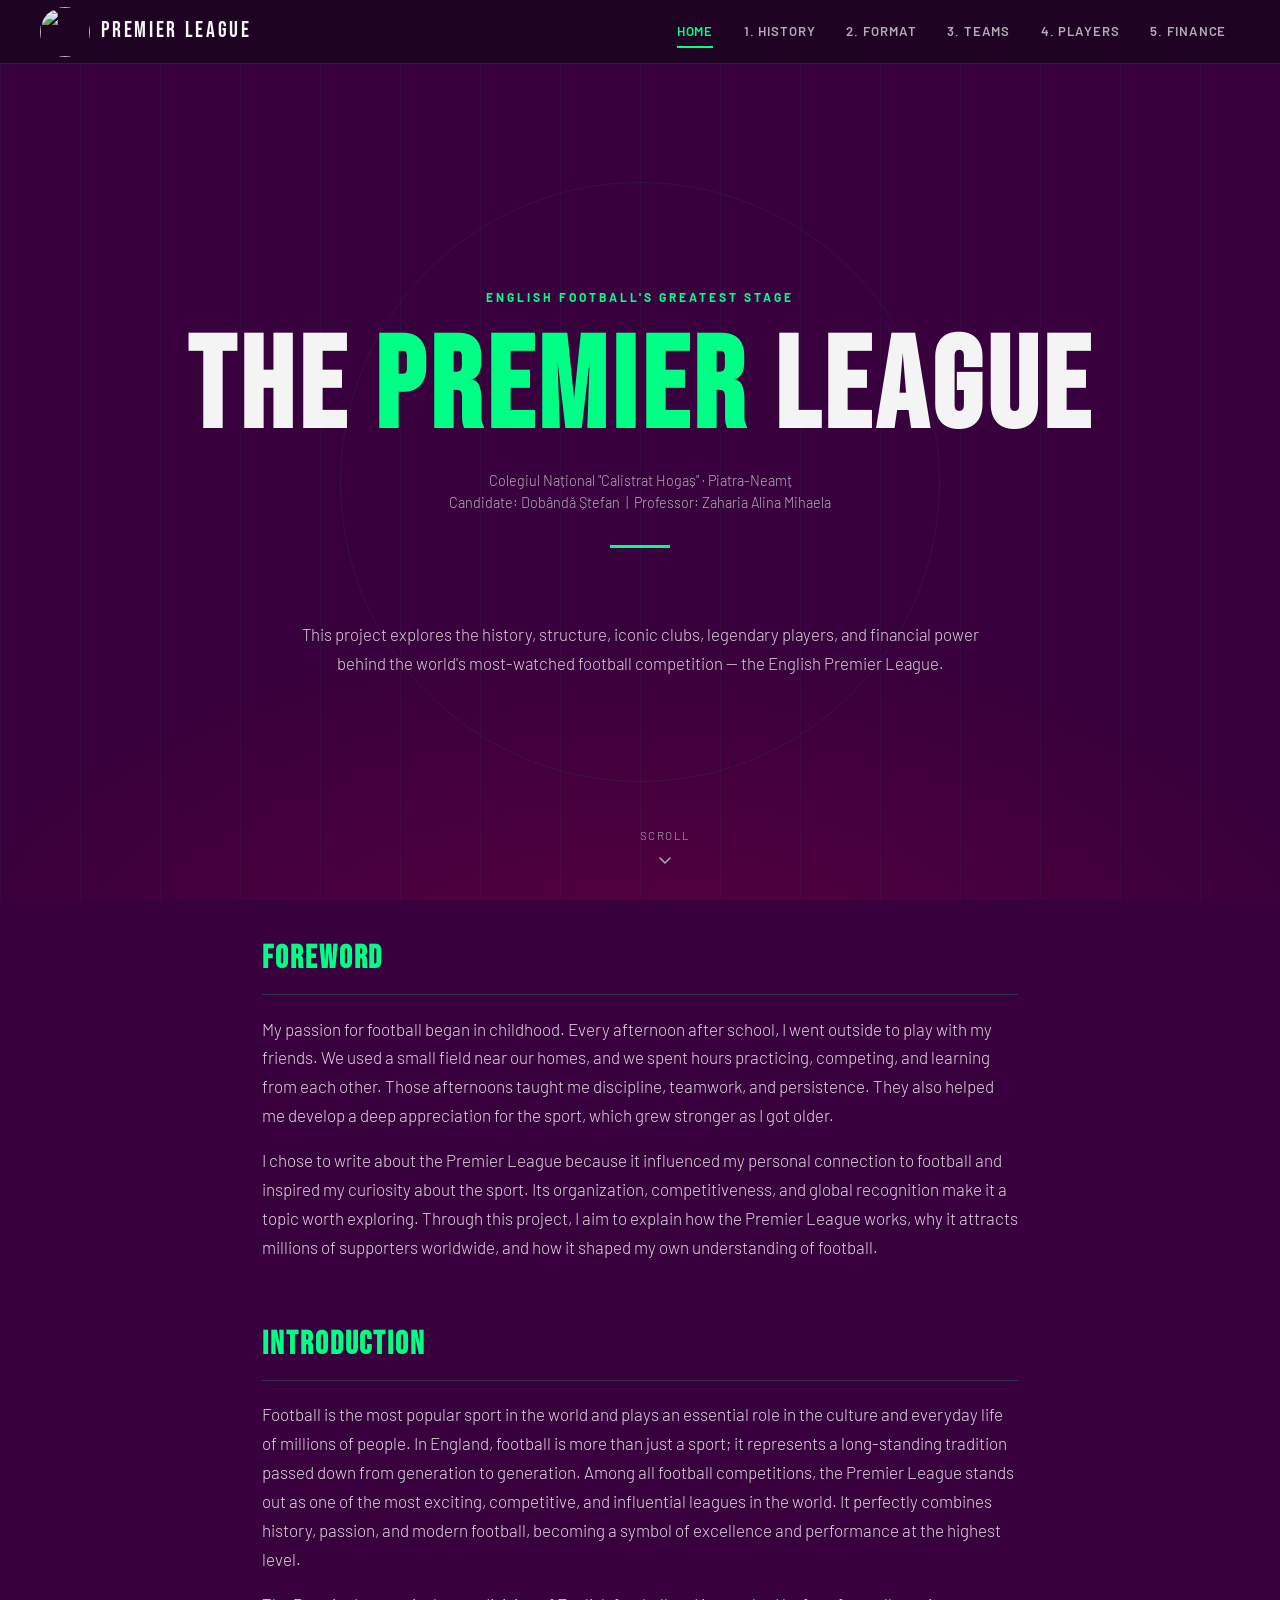
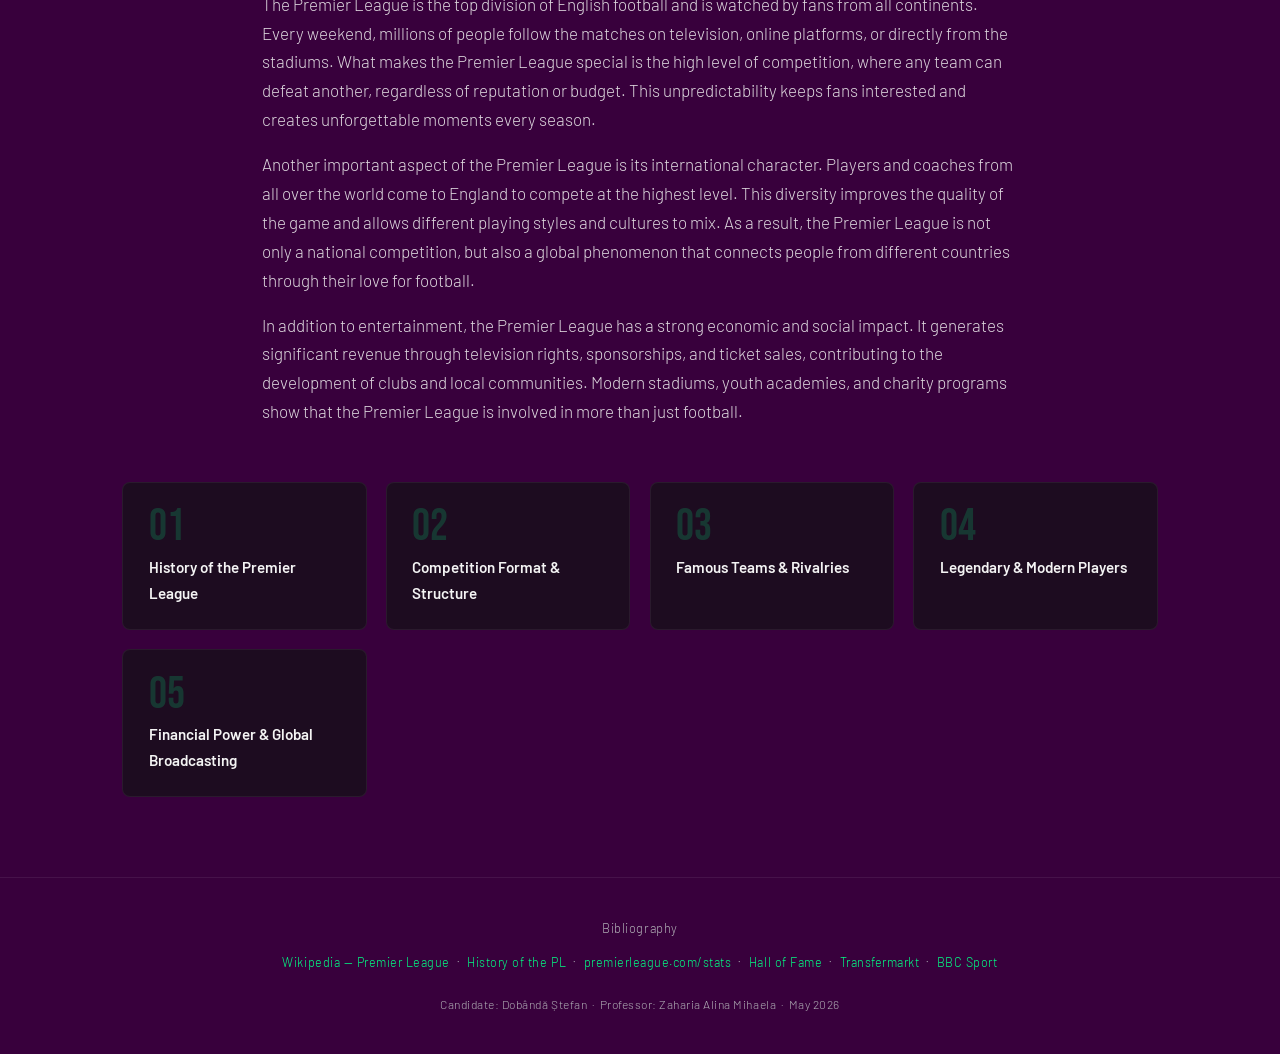
==== Atestat.html @ e2930585 "Add files via upload" ====
<!DOCTYPE html>
<html lang="en">
<head>
  <meta charset="UTF-8" />
  <meta name="viewport" content="width=device-width, initial-scale=1.0" />
  <link rel="stylesheet" href="style.css" />
  <title>The Premier League</title>

    <link href="https://fonts.googleapis.com/css2?family=Bebas+Neue&family=Barlow:ital,wght@0,300;0,400;0,600;0,700;1,300&display=swap" rel="stylesheet">
    
</head>
<body>

<nav>
  <a class="nav-brand" onclick="showPage('home')" href="javascript:void(0)">
    <img class="nav-brand-img" src="Resurse/Logo.jpg">
    <span class="nav-brand-text">Premier League</span>
  </a>

  <ul class="nav-links" id="navLinks">
    <li><a href="javascript:void(0)" onclick="showPage('home')"    data-page="home">Home</a></li>
    <li><a href="javascript:void(0)" onclick="showPage('ch1')"     data-page="ch1">1. History</a></li>
    <li><a href="javascript:void(0)" onclick="showPage('ch2')"     data-page="ch2">2. Format</a></li>
    <li><a href="javascript:void(0)" onclick="showPage('ch3')"     data-page="ch3">3. Teams</a></li>
    <li><a href="javascript:void(0)" onclick="showPage('ch4')"     data-page="ch4">4. Players</a></li>
    <li><a href="javascript:void(0)" onclick="showPage('ch5')"     data-page="ch5">5. Finance</a></li>
  </ul>

  <div class="hamburger" id="hamburger" onclick="toggleMobileMenu()">
    <span></span><span></span><span></span>
  </div>
</nav>

<main>

  <section class="page active" id="home">

    <div class="hero">
      <div class="hero-circle"></div>

      <p class="hero-eyebrow">English Football's Greatest Stage</p>

      <h1 class="hero-title">The <span>Premier</span> League</h1>

      <p class="hero-meta">
        Colegiul Național "Calistrat Hogaș" · Piatra-Neamț<br>
        Candidate: Dobândă Ștefan &nbsp;|&nbsp; Professor: Zaharia Alina Mihaela
      </p>

      <div class="hero-divider"></div>

      <p class="hero-intro">
        This project explores the history, structure, iconic clubs, legendary players, and
        financial power behind the world's most-watched football competition — the English
        Premier League.
      </p>

      <div class="scroll-hint">
        <span>scroll</span>
        <svg width="16" height="16" viewBox="0 0 16 16" fill="none" xmlns="http://www.w3.org/2000/svg">
          <path d="M3 6l5 5 5-5" stroke="#b0adb5" stroke-width="1.5" stroke-linecap="round"/>
        </svg>
      </div>
    </div>

    <div class="sections-wrap" style="padding-top:2rem;">

      <div class="section-block">
        <h2>Foreword</h2>
        <p>My passion for football began in childhood. Every afternoon after school, I went outside to play with my friends. We used a small field near our homes, and we spent hours practicing, competing, and learning from each other. Those afternoons taught me discipline, teamwork, and persistence. They also helped me develop a deep appreciation for the sport, which grew stronger as I got older.</p>
        <p>I chose to write about the Premier League because it influenced my personal connection to football and inspired my curiosity about the sport. Its organization, competitiveness, and global recognition make it a topic worth exploring. Through this project, I aim to explain how the Premier League works, why it attracts millions of supporters worldwide, and how it shaped my own understanding of football.</p>
      </div>

      <div class="section-block">
        <h2>Introduction</h2>
        <p>Football is the most popular sport in the world and plays an essential role in the culture and everyday life of millions of people. In England, football is more than just a sport; it represents a long-standing tradition passed down from generation to generation. Among all football competitions, the Premier League stands out as one of the most exciting, competitive, and influential leagues in the world. It perfectly combines history, passion, and modern football, becoming a symbol of excellence and performance at the highest level.</p>
        <p>The Premier League is the top division of English football and is watched by fans from all continents. Every weekend, millions of people follow the matches on television, online platforms, or directly from the stadiums. What makes the Premier League special is the high level of competition, where any team can defeat another, regardless of reputation or budget. This unpredictability keeps fans interested and creates unforgettable moments every season.</p>
        <p>Another important aspect of the Premier League is its international character. Players and coaches from all over the world come to England to compete at the highest level. This diversity improves the quality of the game and allows different playing styles and cultures to mix. As a result, the Premier League is not only a national competition, but also a global phenomenon that connects people from different countries through their love for football.</p>
        <p>In addition to entertainment, the Premier League has a strong economic and social impact. It generates significant revenue through television rights, sponsorships, and ticket sales, contributing to the development of clubs and local communities. Modern stadiums, youth academies, and charity programs show that the Premier League is involved in more than just football.</p>
      </div>

    </div>

    <div class="chapter-grid">
      <div class="chapter-card" onclick="showPage('ch1')">
        <div class="chapter-num">01</div>
        <div class="chapter-title">History of the Premier League</div>
      </div>
      <div class="chapter-card" onclick="showPage('ch2')">
        <div class="chapter-num">02</div>
        <div class="chapter-title">Competition Format & Structure</div>
      </div>
      <div class="chapter-card" onclick="showPage('ch3')">
        <div class="chapter-num">03</div>
        <div class="chapter-title">Famous Teams & Rivalries</div>
      </div>
      <div class="chapter-card" onclick="showPage('ch4')">
        <div class="chapter-num">04</div>
        <div class="chapter-title">Legendary & Modern Players</div>
      </div>
      <div class="chapter-card" onclick="showPage('ch5')">
        <div class="chapter-num">05</div>
        <div class="chapter-title">Financial Power & Global Broadcasting</div>
      </div>
    </div>

  </section><section class="page" id="ch1">

    <div class="page-header">
      <div class="page-header-num">01</div>
      <p class="page-header-label">Chapter One</p>
      <h1>History of the<br>Premier League</h1>
    </div>

    <div class="sections-wrap">

      <div class="section-block">
        <h2>1.1 The Dark Decade: English Football in the 1980s</h2>
        <p>To appreciate the success of the modern Premier League, one must understand the "dark ages" of English football during the 1980s. The sport was in a state of terminal decline. Stadiums were outdated, with many still using wooden stands and perimeter fencing that treated fans like animals.</p>
        <p><strong>Three major tragedies defined this era:</strong></p>
        <ul>
          <li><strong>The Heysel Stadium Disaster (1985):</strong> Resulted in a five-year ban for all English clubs from European competitions, isolating the English game from tactical innovations on the continent.</li>
          <li><strong>The Bradford City Fire (1985):</strong> Highlighted the dangerous lack of safety standards in old stadiums.</li>
          <li><strong>The Hillsborough Disaster (1989):</strong> Where 97 fans lost their lives, leading to the Taylor Report. This report was the catalyst for change, forcing clubs to convert to all-seater stadiums and modernize their infrastructure.</li>
        </ul>
      </div>

      <div class="section-block">
        <h2>1.2 The "Big Five" and the Architect of Change</h2>
        <p>In the early 1990s, the "Big Five" clubs — Manchester United, Liverpool, Arsenal, Everton, and Tottenham Hotspur — were the driving force behind a breakaway. They were frustrated because the revenue from the Football League was shared equally among all four divisions. These clubs felt that since they attracted the most fans and television interest, they should keep a larger share of the profits.</p>
        <p>A secret meeting took place in 1990 between Greg Dyke (Managing Director of London Weekend Television) and the representatives of the "Big Five." Dyke believed that if the top clubs broke away, television companies would pay massive sums for the exclusive rights to broadcast their matches.</p>
      </div>

      <div class="section-block">
        <h2>1.3 The Birth of a New Era (1992)</h2>
        <p>On February 20, 1992, the First Division clubs resigned from the Football League. On May 27, 1992, the Premier League was formed as a limited company. While it remained part of the English football "pyramid" (allowing for promotion and relegation), it gained commercial independence.</p>
        <div class="callout">
          <strong>The crucial moment:</strong> Sky TV, owned by Rupert Murdoch, made a revolutionary bid of £191 million over five years — football moved from free-to-air TV to a premium subscription product with high-definition cameras, pre-match shows, and "Monday Night Football."
        </div>
      </div>

      <div class="section-block">
        <h2>1.4 The Inaugural Season (1992–1993)</h2>
        <p>The first season featured <strong>22 teams</strong> (later reduced to 20 in 1995). The very first match was broadcast on a Sunday afternoon, marking the beginning of the "Super Sunday" tradition.</p>
        <p>The 22 founding clubs were:</p>
        <div class="teams-grid">
          <div class="team-tag">Arsenal</div>
          <div class="team-tag">Aston Villa</div>
          <div class="team-tag">Blackburn Rovers</div>
          <div class="team-tag">Chelsea</div>
          <div class="team-tag">Coventry City</div>
          <div class="team-tag">Crystal Palace</div>
          <div class="team-tag">Everton</div>
          <div class="team-tag">Ipswich Town</div>
          <div class="team-tag">Leeds United</div>
          <div class="team-tag">Liverpool</div>
          <div class="team-tag">Manchester City</div>
          <div class="team-tag">Manchester United</div>
          <div class="team-tag">Middlesbrough</div>
          <div class="team-tag">Norwich City</div>
          <div class="team-tag">Nottingham Forest</div>
          <div class="team-tag">Oldham Athletic</div>
          <div class="team-tag">Queens Park Rangers</div>
          <div class="team-tag">Sheffield United</div>
          <div class="team-tag">Sheffield Wednesday</div>
          <div class="team-tag">Southampton</div>
          <div class="team-tag">Tottenham Hotspur</div>
          <div class="team-tag">Wimbledon</div>
        </div>
        <div class="callout">
          <strong>First Premier League goal</strong> was scored by <em>Brian Deane</em> from Sheffield United in a 2–1 win against Manchester United.<br><br>
          <strong>First Champions:</strong> Manchester United, led by Sir Alex Ferguson and Eric Cantona, ended their 26-year wait for a league trophy.
        </div>
      </div>

      <div class="section-block">
        <h2>1.5 The Premier League in the 2000s</h2>
        <p>The 2000s were an important decade in the history of the Premier League, as the league became stronger, richer, and more popular worldwide. During this period, clubs such as Manchester United and Arsenal dominated the early years, with Arsenal achieving an unbeaten season in 2003–2004, known as "The Invincibles."</p>
        <p>A major turning point came in 2003, when Roman Abramovich bought Chelsea FC, bringing significant financial investment into the league. Under manager José Mourinho, Chelsea won two Premier League titles and set new records, increasing competition among top clubs.</p>
        <p>English teams also enjoyed success in European competitions, especially Liverpool's Champions League victory in 2005, which strengthened the international reputation of the Premier League. At the same time, global television coverage expanded, attracting millions of fans and turning the league into a global brand by the end of the decade.</p>
      </div>

      <div class="section-block">
        <h2>1.6 Global Expansion and Modern Era</h2>
        <p>The transition into the 21st century marked the Premier League's shift from a domestic competition to a global sporting phenomenon. This era was defined by a massive influx of international talent and elite managers who raised the league's technical standards. With the arrival of billionaire owners and the stabilization of its commercial model, the league solidified its position as the wealthiest and most competitive football destination in the world. This modern evolution set the stage for the massive economic and cultural impact that defines the competition today.</p>
      </div>

    </div>
  </section><section class="page" id="ch2">

    <div class="page-header">
      <div class="page-header-num">02</div>
      <p class="page-header-label">Chapter Two</p>
      <h1>Competition Format<br>&amp; Structure</h1>
    </div>

    <div class="sections-wrap">
      <div class="section-block">
        <p>The Premier League operates under a well-defined competition format that ensures fairness, excitement, and sporting merit. Since its foundation in 1992, the league has maintained a structure based on promotion and relegation, a balanced fixture system, and strict regulatory rules.</p>
      </div>

      <div class="section-block">
        <h2>2.1 Number of Teams and Season Structure</h2>
        <p>The Premier League consists of 20 teams. Each season typically runs from August to May. During this period, every team plays 38 matches:</p>
        <div class="stat-row">
          <span class="stat-pill">19 Home matches</span>
          <span class="stat-pill">19 Away matches</span>
          <span class="stat-pill">38 Total matches</span>
        </div>
        <p>Each team faces every other team twice, once at their home stadium and once at their opponent's stadium. This format ensures balance and equal opportunity. At the end of the season, the team with the highest number of points is crowned champion.</p>
      </div>

      <div class="section-block">
        <h2>2.2 Points System</h2>
        <p>The Premier League uses a standard points system:</p>
        <div class="stat-row">
          <span class="stat-pill">3 pts — Win</span>
          <span class="stat-pill">1 pt — Draw</span>
          <span class="stat-pill">0 pts — Loss</span>
        </div>
        <p>If two or more teams finish the season with the <strong>same number of points</strong>, their positions are determined by: Goal difference / Goals scored / Head-to-head record (if necessary). This system encourages attacking football and rewards consistent performance throughout the season.</p>
      </div>

      <div class="section-block">
        <h2>2.3 Promotion and Relegation</h2>
        <p>One of the defining characteristics of the Premier League is promotion and relegation. At the end of each season:</p>
        <ul>
          <li>The bottom three teams are relegated to the EFL Championship.</li>
          <li>The top two teams from the Championship are automatically promoted.</li>
          <li>A third team is promoted through a playoff system involving the teams finishing 3rd to 6th in the Championship.</li>
        </ul>
        <p>This system keeps the competition intense not only at the top of the table but also at the bottom, where teams fight to avoid relegation.</p>
      </div>

      <div class="section-block">
        <h2>2.4 Qualification for European Competitions</h2>
        <p>The Premier League also offers qualification for major European competitions organized by UEFA.</p>
        <ul>
          <li>The top four teams qualify for the UEFA Champions League.</li>
          <li>The fifth-placed team usually qualifies for the UEFA Europa League.</li>
          <li>Another Europa League or Conference League spot may be awarded depending on domestic cup results (FA Cup and EFL Cup winners).</li>
        </ul>
        <p>Participation in European competitions brings financial benefits, international exposure, and prestige to the clubs.</p>
      </div>

      <div class="section-block">
        <h2>2.5 Match Rules and Modern Technology</h2>
        <p>Matches in the Premier League follow the standard rules of football established by IFAB and FIFA. Each match lasts 90 minutes, divided into two halves of 45 minutes, with additional time added for stoppages.</p>
        <p>In recent years, modern technology has been introduced to improve fairness and accuracy:</p>
        <ul>
          <li><strong>VAR (Video Assistant Referee)</strong> helps referees review controversial decisions.</li>
          <li><strong>Goal-line technology</strong> determines whether the ball has completely crossed the goal line.</li>
        </ul>
        <p>These technologies have significantly reduced human error, although they sometimes generate debate among fans and experts.</p>
      </div>

      <div class="section-block">
        <h2>2.6 Fixture Schedule and Season Organization</h2>
        <p>The Premier League schedule is structured to ensure competitive balance across 38 rounds, with matches primarily staged during weekends and occasional midweek slots. A defining feature is the intensive festive period in December, where teams frequently play multiple fixtures within a short timeframe, often deciding the mid-season momentum. While the calendar is published annually in June, specific kick-off times remain subject to change to accommodate global television broadcasting requirements and club participation in domestic or European cup competitions.</p>
      </div>

    </div>
  </section><section class="page" id="ch3">

    <div class="page-header">
      <div class="page-header-num">03</div>
      <p class="page-header-label">Chapter Three</p>
      <h1>Famous Teams<br>&amp; Rivalries</h1>
    </div>

    <div class="sections-wrap">

      <div class="section-block">
        <h2>3.1 Manchester United</h2>
        <p>Founded in 1878, Manchester United is one of the most successful and globally recognized clubs in Premier League history. The club's most iconic era occurred under the legendary management of Sir Alex Ferguson (1986–2013), whose tactical leadership led the team to numerous domestic and international trophies, dominating English football for decades. This period of success was defined by world-class talents such as David Beckham, Ryan Giggs, and Cristiano Ronaldo, who not only secured the club's sporting legacy but also transformed Manchester United into a global brand, significantly increasing the popularity of the Premier League worldwide.</p>
      </div>

      <div class="section-block">
        <h2>3.2 Liverpool FC</h2>
        <p>Founded in 1892, Liverpool FC is one of the most historic and respected institutions in English football, renowned for its rich traditions and the unique atmosphere of its home stadium, Anfield. The club's identity is deeply rooted in the bond with its supporters, famously symbolized by the anthem "You'll Never Walk Alone," which represents a global icon of sporting unity. Historically dominant in both domestic and European competitions, Liverpool entered a prestigious new era under manager Jürgen Klopp, culminating in the 2019–2020 Premier League title. This landmark victory ended a thirty-year wait for a league championship, re-establishing the club as a modern powerhouse at the forefront of the competition.</p>
      </div>

      <div class="section-block">
        <h2>3.3 Arsenal FC</h2>
        <p>Established in 1886 and based in London, Arsenal FC is historically recognized for its commitment to an elegant, attacking style of football. The club's most transformative era occurred under manager Arsène Wenger (1996–2018), who modernized the English game and led the team to its greatest achievement: the "Invincibles" season of 2003–2004. By winning the Premier League title without a single defeat, Arsenal secured a unique place in football history. Today, the club plays at the state-of-the-art Emirates Stadium, opened in 2006, and remains a global sporting icon with a massive international following and a consistent presence at the top of the league.</p>
      </div>

      <div class="section-block">
        <h2>3.4 Chelsea FC</h2>
        <p>Founded in 1905 and based at the historic Stamford Bridge in West London, Chelsea FC has emerged as one of the most successful clubs in modern English football. The club's trajectory changed significantly during the 2000s, when heavy investment in world-class players and elite managers transformed it into a perennial contender for major trophies. This era of dominance resulted in multiple Premier League titles and was further solidified by two UEFA Champions League victories, in 2012 and 2021. Defined by iconic figures such as Frank Lampard, Didier Drogba, and John Terry, Chelsea remains a global powerhouse, consistently competing at the highest level of international football.</p>
      </div>

      <div class="section-block">
        <h2>3.5 Manchester City</h2>
        <p>Founded in 1880 and based at the modern Etihad Stadium, Manchester City has undergone the most dramatic transformation in English football history. While traditionally overshadowed by their local rivals, the club's trajectory changed fundamentally in 2008 following significant international investment, which allowed for world-class infrastructure and squad development. Under the transformative management of Pep Guardiola, City revolutionized the Premier League with a highly technical, possession-based philosophy, leading to an unprecedented era of domestic dominance. This evolution culminated in the historic 2022–2023 season, where the club secured a monumental "Treble" — winning the Premier League, the FA Cup, and their first UEFA Champions League title. Driven by iconic players such as Sergio Agüero, Kevin De Bruyne, and Erling Haaland, Manchester City has established a new gold standard for excellence, evolving from a local contender into the world's premier footballing force.</p>
      </div>

      <div class="section-block">
        <h2>3.6 Historic Rivalries in English Football</h2>
        <p>Rivalries are a fundamental element of English football culture, deep-rooted in history, geography, and intense inter-city competition. These matches transcend regular league fixtures, as both players and supporters strive to assert their club's superiority. The most significant rivalries that define the Premier League's global appeal include:</p>
        <ul>
          <li><strong>Manchester United vs. Liverpool FC:</strong> Known as the North West Derby, this is the most historic clash in English football. It is fueled by the industrial competition between the two cities and their relentless battle for domestic and European trophies.</li>
          <li><strong>The North London Derby (Arsenal vs. Tottenham Hotspur):</strong> A rivalry defined by geographical proximity. Matches between these two London giants are famous for their intensity, high-scoring results, and the passionate divide between their neighboring fanbases.</li>
          <li><strong>The Manchester Derby (United vs. City):</strong> While historically significant, this rivalry has reached new heights in the modern era. As both clubs now frequently compete directly for the Premier League title, the "battle for Manchester" has become one of the most watched sporting events worldwide.</li>
        </ul>
      </div>

    </div>
  </section><section class="page" id="ch4">

    <div class="page-header">
      <div class="page-header-num">04</div>
      <p class="page-header-label">Chapter Four</p>
      <h1>Legendary &amp;<br>Modern Players</h1>
    </div>

    <div class="sections-wrap">

      <div class="section-block">
        <h2>4.1 The Goal-Scoring Icons</h2>
        <p>The statistical history of the Premier League is defined by the scoring longevity and record-breaking efficiency of Alan Shearer and Wayne Rooney.</p>
        <h3>Alan Shearer</h3>
        <p>Alan Shearer remains the most prolific striker in Premier League history with a total of <strong>260 goals</strong>. His career, spanning from the league's inception in 1992 until 2006, set the standard for the "number 9" role. Statistically, Shearer was most effective during his time at Blackburn Rovers, where he scored 112 goals in just 138 appearances. His 34 goals in the 1994-1995 season were instrumental in securing the Premier League title, a record for a 42-game season.</p>
        <h3>Wayne Rooney</h3>
        <p>Wayne Rooney is the second-highest scorer in the competition's history with <strong>208 goals</strong> and holds the record for the third-highest number of assists (103). Between 2002 and 2018, he played for Everton and Manchester United, winning five Premier League titles. Rooney is the only player to have scored over 200 goals and provided over 100 assists, reflecting his tactical versatility as both a finisher and a playmaker. His 183 goals for Manchester United stood as a record for the most goals scored for a single club for over a decade.</p>
      </div>

      <div class="section-block">
        <h2>4.2 Midfield Generals</h2>
        <p>The tactical evolution of the central midfield position was centered on the intense physical and technical rivalry between Roy Keane and Patrick Vieira. The rivalry forced a higher standard of physical conditioning and tactical awareness across the entire league.</p>
        <h3>Roy Keane</h3>
        <p>Roy Keane was the defensive anchor for Manchester United between 1993 and 2005, winning <strong>seven Premier League titles</strong>. His primary function was ball recovery and distribution, maintaining a high pass completion rate to sustain offensive transitions. Statistically, Keane's influence was measured by his high volume of successful tackles and interceptions, which allowed his team to dominate the midfield. Despite receiving seven red cards, his tactical discipline ensured defensive stability for the most successful period in the club's history.</p>
        <h3>Patrick Vieira</h3>
        <p>Patrick Vieira joined Arsenal in 1996 and introduced a high-intensity "box-to-box" style, winning <strong>three Premier League titles</strong>. He was the captain of the "Invincibles" squad in 2003-2004, which completed an entire 38-match season without a single defeat. Vieira utilized his physical reach to disrupt opponent plays and his technical ability to carry the ball forward under pressure. His career was marked by a high success rate in midfield duels and eight red cards, reflecting the aggressive nature of his defensive role.</p>
      </div>

      <div class="section-block">
        <h2>4.3 Creative Geniuses</h2>
        <p>The role of the playmaker in the Premier League has transitioned from a supporting forward to a deep-lying tactical anchor. This evolution is statistically evident in the careers of Paul Scholes and Kevin De Bruyne.</p>
        <h3>Paul Scholes</h3>
        <p>Paul Scholes operated as the primary playmaker for Manchester United for 20 seasons, recording <strong>107 goals and 55 assists</strong>. His statistical value was found in his long-range distribution and his ability to switch the point of attack with high accuracy. Scholes won <strong>11 Premier League titles</strong>, the highest for any English player, acting as the tactical link between defense and attack. His performance metrics were characterized by "pre-assists" and a pass completion rate that consistently exceeded 90% in high-pressure matches.</p>
        <h3>Kevin De Bruyne</h3>
        <p>Kevin De Bruyne represents the modern playmaker at Manchester City, becoming the fastest player to reach <strong>100 Premier League assists</strong>. He has won the Playmaker of the Season award multiple times, holding the record for the most assists in a single season (20, shared with Thierry Henry). De Bruyne's tactical role involves operating in the "half-spaces," delivering precise crosses and key passes that result in high "Expected Assists" (xA) numbers. His efficiency has been central to Manchester City's four consecutive league titles between 2021 and 2024.</p>
      </div>

      <div class="section-block">
        <h2>4.4 Defensive Titans</h2>
        <p>The defensive structure in the Premier League has evolved from physical marking to a more tactical, ball-playing approach. This change is best represented by the careers of Rio Ferdinand, John Terry, and Virgil van Dijk.</p>
        <p><strong>Rio Ferdinand</strong> and <strong>John Terry</strong> dominated the league for over a decade, defining two distinct styles of excellence. Ferdinand, a six-time champion with Manchester United, was a proactive defender with an 85% pass completion rate, often acting as the starting point for attacks. In contrast, John Terry was the tactical heart of Chelsea's defense, scoring a record 41 goals and captaining the 2004-2005 side that conceded a historic low of only 15 goals. Their combined technical elegance and defensive organization set the gold standard for modern center-backs.</p>
        <p><strong>Virgil van Dijk</strong> represents the modern era, famously going 50 consecutive matches without being dribbled past. With an aerial success rate over 75% and elite recovery speed, his arrival was the catalyst for Liverpool's 2020 title.</p>
        <p>Similarly, the goalkeeper's role has evolved beyond shot-stopping to vital defensive organization. <strong>Petr Čech</strong> holds the all-time record with 202 clean sheets, while <strong>Peter Schmeichel</strong> became the first goalkeeper to win the Player of the Season award, proving that defensive stability is as vital to winning titles as offensive power.</p>
      </div>

      <div class="section-block">
        <h2>4.5 Global Superstars</h2>
        <p>The commercial and athletic development of the Premier League is defined by players whose statistical output and global recognition transcend the sport. Legends like <strong>Eric Cantona</strong> and <strong>Cristiano Ronaldo</strong> provided the technical and marketing foundation for the competition's explosive growth across different decades.</p>
        <h3>Eric Cantona</h3>
        <p>Eric Cantona played in the Premier League between 1992 and 1997, winning <strong>four league titles in five seasons</strong>. His tactical role was that of a deep-lying forward, recording <strong>70 goals and 56 assists</strong> in only 156 appearances. His statistics indicate a direct goal involvement in over 80% of the matches he played, acting as the primary creator for Manchester United during the 1990s. His premature retirement at the age of 30 left behind one of the highest win-percentage ratios per match in the history of the league.</p>
        <h3>Cristiano Ronaldo</h3>
        <p>Cristiano Ronaldo is globally recognized for his transformation from a technical winger into a high-volume goal scorer. During the 2003–2009 period, he won three consecutive titles and set a record of <strong>31 goals in 34 matches</strong> during the 2007-2008 season. In 2008, he became the first Premier League player to win the <strong>Ballon d'Or</strong> in the modern era of the competition. His figures include 84 goals during his first stint at Manchester United, characterized by high efficiency in free-kicks and aerial duels before his record-breaking transfer to Real Madrid.</p>
      </div>

      <div class="section-block">
        <h2>4.6 Modern Icons</h2>
        <h3>Mohamed Salah</h3>
        <p>Mohamed Salah has maintained an elite scoring rate since joining Liverpool in 2017, securing three Golden Boot awards (2018, 2019, 2022). In his debut season, he set a 38-game record with <strong>32 goals</strong>, and he remains the highest-scoring African player in Premier League history with over <strong>150 goals</strong>. Operating as an inverted winger, Salah has also recorded over <strong>70 assists</strong>, making him a dual threat in Liverpool's attacking system. His consistency was a primary factor in the club's 2020 Premier League title win, where he played a central role in their offensive metrics.</p>
        <h3>Erling Haaland</h3>
        <p>Erling Haaland set a new all-time Premier League record by scoring <strong>36 goals in 35 appearances</strong> during the 2022-2023 season. His scoring rate of 1.03 goals per match is the highest in the history of the competition for a player with a full season of appearances. Tactically, Haaland is a specialized center-forward who utilizes his physical strength and positioning to convert high-difficulty chances inside the penalty area. In his first two seasons at Manchester City, he secured two consecutive Golden Boots and two league titles, redefining the statistical expectations for a modern "target man."</p>
      </div>

      <div class="section-block">
        <h2>4.7 The Importance of Academies</h2>
        <p>The sustainability of the Premier League relies on club academies to produce "homegrown" talent, ensuring a tactical balance between international transfers and domestic development.</p>
        <p>The most iconic success story remains <strong>Manchester United's "Class of '92"</strong>, featuring legends like David Beckham, Ryan Giggs, and Paul Scholes. This group provided over 2,000 combined appearances and formed the core of the 1999 "Treble" winning squad, proving that world-class teams could be built through internal development. Their two-decade dominance significantly reduced the club's reliance on external recruitment while maintaining a strong local identity.</p>
        <p>In the modern era, the "Homegrown Player" rule requires teams to include at least eight locally trained players in their 25-man squads, making academies a financial and tactical necessity. Elite talents like <strong>Phil Foden</strong> (Manchester City) and <strong>Bukayo Saka</strong> (Arsenal) represent the peak of modern youth systems, combining high technical ability with tactical continuity. Furthermore, these academies are crucial for <strong>Financial Fair Play (FFP)</strong> compliance, as homegrown players represent pure profit in accounting terms, providing clubs with high-value assets and long-term economic stability.</p>
      </div>

    </div>
  </section><section class="page" id="ch5">

    <div class="page-header">
      <div class="page-header-num">05</div>
      <p class="page-header-label">Chapter Five</p>
      <h1>Financial Power &amp;<br>Global Broadcasting</h1>
    </div>

    <div class="sections-wrap">

      <div class="section-block">
        <h2>5.1 Global Broadcasting Revenue Analysis</h2>
        <p>The Premier League's financial dominance is primarily driven by its massive television rights deals, which currently generate an unprecedented <strong>£3.9 billion annually</strong>. A defining shift in the 2022–2025 cycle was that international broadcast rights surpassed domestic ones for the first time, reaching a total value of over <strong>£5 billion</strong> for the three-year period. This transition proves that the league is no longer just a British sporting event, but a premium global export.</p>
        <div class="callout">
          <strong>Key stat:</strong> A club finishing last in the Premier League often receives higher television payments than the champions of the Italian or French leagues. By generating more annual broadcasting revenue than La Liga, the Bundesliga, and Serie A combined, the Premier League has established a "super-league" economy.
        </div>
      </div>

      <div class="section-block">
        <h2>5.2 The Revenue Distribution Model</h2>
        <p>To maintain competitive balance, the league uses a sophisticated <strong>50-25-25 distribution formula</strong>. This ensures that the wealth is shared across the entire table, rather than being concentrated only at the top:</p>
        <ul>
          <li><strong>50% Equal Share:</strong> Half of the domestic and 100% of the international funds are split equally among all 20 clubs.</li>
          <li><strong>25% Facility Fees:</strong> Allocated based on how many times a club's matches are broadcasted live.</li>
          <li><strong>25% Merit Payments:</strong> Awarded based on the final league position, with each place higher being worth roughly <strong>£2.2 million</strong>.</li>
        </ul>
      </div>

      <div class="section-block">
        <h2>5.3 Commercial Sustainability and Global Reach</h2>
        <p>Beyond television, the league maintains its financial health through a massive commercial ecosystem. While clubs spend record amounts on player salaries, the league manages a sustainable <strong>Wage-to-Turnover ratio of approximately 70%</strong>. With a cumulative global audience of <strong>3.2 billion viewers</strong>, the Premier League has successfully leveraged its "Iconic Clubs" to secure high-value partnerships in the US and Asian markets, transforming a domestic competition into the world's leading entertainment brand.</p>
      </div>

      <div class="section-block">
        <h2>Conclusion</h2>
        <p>In conclusion, the Premier League has evolved from a traditional football competition into the world's most dominant sports and entertainment brand. Since its rebrand in 1992, the league has successfully combined a rich historical heritage with a forward-thinking commercial strategy. By prioritizing global broadcasting rights and maintaining a highly competitive environment where "any team can beat anyone," the Premier League has managed to surpass its European rivals in both viewership and financial sustainability.</p>
        <p>The success of the competition is deeply rooted in the prestige of its "Big Six" clubs, whose historic rivalries and iconic players have captured the imagination of billions of fans worldwide. As analyzed in this project, the rise of clubs like Manchester City and the enduring legacy of institutions like Manchester United and Liverpool FC provide a unique blend of tradition and modern excellence. This cultural impact, paired with an equitable revenue distribution model, ensures that the league remains unpredictable, exciting, and elite.</p>
        <p>Ultimately, the Premier League represents the gold standard of professional sports management. Its ability to balance massive financial growth with a commitment to the fundamental values of English football has created a product that transcends borders. As long as the league continues to attract the world's best talent and maintain its unique connection with global supporters, it will undoubtedly remain at the pinnacle of international football for the foreseeable future.</p>
      </div>

    </div>
  </section></main>

<footer>
  <p style="margin-bottom:.6rem; color:var(--pl-grey);">Bibliography</p>
  <p style="font-size:.78rem; line-height:2;">
    <a href="https://en.wikipedia.org/wiki/Premier_League" target="_blank">Wikipedia — Premier League</a> &nbsp;·&nbsp;
    <a href="https://en.wikipedia.org/wiki/History_of_the_Premier_League" target="_blank">History of the PL</a> &nbsp;·&nbsp;
    <a href="https://www.premierleague.com/stats" target="_blank">premierleague.com/stats</a> &nbsp;·&nbsp;
    <a href="https://www.premierleague.com/hall-of-fame" target="_blank">Hall of Fame</a> &nbsp;·&nbsp;
    <a href="https://www.transfermarkt.com/premier-league/startseite/wettbewerb/GB1" target="_blank">Transfermarkt</a> &nbsp;·&nbsp;
    <a href="https://www.bbc.com/sport/football/premier-league" target="_blank">BBC Sport</a>
  </p>
  <p style="margin-top:1.2rem; font-size:.75rem;">
    Candidate: Dobândă Ștefan &nbsp;·&nbsp; Professor: Zaharia Alina Mihaela &nbsp;·&nbsp; May 2026
  </p>
</footer>

<script>
  /* ------------------------------------------------------------------
     showPage(id)
     Schimbă secțiunea .page vizibilă și actualizează link-ul activ în navigație.
     De asemenea, resetează scroll-ul paginii la început la fiecare schimbare.
     ------------------------------------------------------------------ */
  function showPage(id) {
    // Ascunde toate paginile
    document.querySelectorAll('.page').forEach(p => p.classList.remove('active'));
    // Elimină clasa "active" de pe toate link-urile de navigație
    document.querySelectorAll('.nav-links a').forEach(a => a.classList.remove('active'));

    // Afișează pagina solicitată
    document.getElementById(id).classList.add('active');

    // Marchează link-ul corespunzător din meniu ca fiind activ
    const link = document.querySelector(`.nav-links a[data-page="${id}"]`);
    if (link) link.classList.add('active');

    // Scroll către partea de sus a paginii (smooth) după schimbarea conținutului
    window.scrollTo({ top: 0, behavior: 'smooth' });

    // Închide meniul de mobil dacă este deschis
    closeMobileMenu();

    // Declanșează re-scanarea IntersectionObserver pentru noile secțiuni vizibile
    observeSections();
  }

  /* ------------------------------------------------------------------
     Controlul meniului hamburger pentru dispozitive mobile
     ------------------------------------------------------------------ */
  function toggleMobileMenu() {
    const nav = document.getElementById('navLinks');
    const btn = document.getElementById('hamburger');
    nav.classList.toggle('open');
    btn.classList.toggle('open');
  }

  function closeMobileMenu() {
    document.getElementById('navLinks').classList.remove('open');
    document.getElementById('hamburger').classList.remove('open');
  }

  /* ------------------------------------------------------------------
     Animație "Scroll-reveal" pentru elementele de tip .section-block
     Folosește IntersectionObserver pentru a adăuga clasa "visible" când
     un bloc intră în fereastra de vizualizare (viewport).
     ------------------------------------------------------------------ */
  function observeSections() {
    const observer = new IntersectionObserver(
      (entries) => {
        entries.forEach(entry => {
          if (entry.isIntersecting) {
            // Adaugă clasa "visible" pentru a activa tranziția CSS fade-up
            entry.target.classList.add('visible');
          }
        });
      },
      { threshold: 0.1 }
    );

    // Monitorizează toate blocurile de secțiune de pe pagina activă curentă
    document.querySelectorAll('.page.active .section-block').forEach(block => {
      observer.observe(block);
    });
  }

  // Pornește observatorul la încărcarea inițială (pentru pagina Home)
  observeSections();

  // Setează "home" ca link activ implicit în meniu la încărcare
  document.querySelector('.nav-links a[data-page="home"]').classList.add('active');
</script>

</body>
</html>
---- style.css ----
/* =========================================================
   VARIABILE GLOBALE DE CULOARE ȘI STIL
   ========================================================= */
:root {
  --pl-purple: #38003c;
  --pl-green:  #00ff85;
  --pl-white:  #f4f4f4;
  --pl-grey:   #b0adb5;
  --pl-card:   #1d0c20;
  --pl-accent: #e90052;
  --nav-h: 64px;
  --transition: .35s cubic-bezier(.4,0,.2,1);
}

/* =========================================================
   RESET ȘI STILURI DE BAZĂ
   ========================================================= */
*, *::before, *::after { box-sizing: border-box; margin: 0; padding: 0; }

html { scroll-behavior: smooth; }

body {
  background: var(--pl-purple);
  color: var(--pl-white);
  font-family: 'Barlow', sans-serif;
  font-weight: 300;
  font-size: 17px;
  line-height: 1.7;
  overflow-x: hidden;
}

/* =========================================================
   BARA DE NAVIGARE
   ========================================================= */
nav {
  position: fixed;
  top: 0; left: 0; right: 0;
  height: var(--nav-h);
  background: rgba(30, 4, 34, 0.92);
  backdrop-filter: blur(12px);
  border-bottom: 1px solid rgba(0,255,133,0.15);
  display: flex;
  align-items: center;
  justify-content: space-between;
  padding: 0 2.5rem;
  z-index: 1000;
  animation: slideDown .6s ease both;
}

@keyframes slideDown {
  from { transform: translateY(-100%); opacity: 0; }
  to   { transform: translateY(0);     opacity: 1; }
}

.nav-brand {
  display: flex;
  align-items: center;
  gap: .7rem;
  cursor: pointer;
  text-decoration: none;
}

.nav-lion {
  width: 34px;
  height: 34px;
  fill: var(--pl-green);
}

.nav-brand-img {
  width: 50px;
  height: 50px;
  border-radius: 50%;
  object-fit: cover;
}

.nav-brand-text {
  font-family: 'Bebas Neue', sans-serif;
  font-size: 1.4rem;
  letter-spacing: .12em;
  color: var(--pl-white);
}

.nav-links {
  display: flex;
  gap: .2rem;
  list-style: none;
}

    /* =========================================================
       VARIABILE GLOBALE DE CULOARE ȘI STIL
       Definim aici culorile principale ale site-ului o singură dată,
       astfel încât să le putem folosi oriunde cu var(--nume).
       --pl-purple = violet închis (fundalul principal)
       --pl-green  = verde neon (accentul principal, culoarea PL)
       --pl-white  = alb ușor crem (textul)
       --pl-grey   = gri deschis (textul secundar, subtitluri)
       --pl-card   = violet și mai închis (fundalul cardurilor)
       --pl-accent = roșu aprins (accente secundare)
       --nav-h     = înălțimea fixă a barei de navigare (64px)
       --transition = durata și curba animațiilor hover
       ========================================================= */
    :root {
      --pl-purple: #38003c;
      --pl-green:  #00ff85;
      --pl-white:  #f4f4f4;
      --pl-grey:   #b0adb5;
      --pl-card:   #1d0c20;
      --pl-accent: #e90052;
      --nav-h: 64px;
      --transition: .35s cubic-bezier(.4,0,.2,1);
    }

    /* =========================================================
       RESET ȘI STILURI DE BAZĂ
       Eliminăm marginile și padding-urile implicite ale browserului
       pentru toate elementele, ca să avem control total asupra spațierii.
       "box-sizing: border-box" face ca padding-ul să fie inclus în lățime,
       nu adăugat pe deasupra — evităm astfel suprapuneri nedorite.
       ========================================================= */
    *, *::before, *::after { box-sizing: border-box; margin: 0; padding: 0; }

    html { scroll-behavior: smooth; }

    body {
      background: var(--pl-purple);
      color: var(--pl-white);
      font-family: 'Barlow', sans-serif;
      font-weight: 300;
      font-size: 17px;
      line-height: 1.7;
      overflow-x: hidden;
    }

    /* =========================================================
       BARA DE NAVIGARE (fixă în partea de sus)
       "position: fixed" o menține vizibilă chiar dacă utilizatorul
       derulează pagina în jos. "backdrop-filter: blur" creează efectul
       de sticlă frosted (fundalul din spate apare neclar/mat).
       ANIMAȚIE: bara coboară din afara ecranului spre poziția ei
       normală la încărcarea paginii (animația "slideDown").
       ========================================================= */
    nav {
      position: fixed;
      top: 0; left: 0; right: 0;
      height: var(--nav-h);
      background: rgba(30, 4, 34, 0.92);
      backdrop-filter: blur(12px);
      border-bottom: 1px solid rgba(0,255,133,0.15);
      display: flex;
      align-items: center;
      justify-content: space-between;
      padding: 0 2.5rem;
      z-index: 1000;
      animation: slideDown .6s ease both;
    }

    /* ANIMAȚIE — slideDown: bara de navigare pornește de sus (în afara ecranului,
       translateY(-100%) = deplasată cu 100% din înălțimea ei în sus) și coboară
       lin până la poziția normală (translateY(0)) în 0.6 secunde. */
    @keyframes slideDown {
      from { transform: translateY(-100%); opacity: 0; }
      to   { transform: translateY(0);     opacity: 1; }
    }

    /* LOGO / BRAND în bara de nav — conține iconița SVG și textul "Premier League".
       Aranjăm elementele una lângă alta (flexbox) cu un spațiu de 0.7rem între ele. */
       
    .nav-brand {
      display: flex;
      align-items: center;
      gap: .7rem;
      cursor: pointer;
      text-decoration: none;
    }

    .nav-lion {
      width: 34px;
      height: 34px;
      fill: var(--pl-green);
    }

    .nav-brand-text {
      font-family: 'Bebas Neue', sans-serif;
      font-size: 1.4rem;
      letter-spacing: .12em;
      color: var(--pl-white);
    }

    /* CONTAINER-UL LINK-URILOR DE NAV — grupul de butoane din dreapta barei.
       Folosim flexbox ca să le afișăm pe același rând, cu un mic spațiu între ele. */
    .nav-links {
      display: flex;
      gap: .2rem;
      list-style: none;
    }

    /* STILUL FIECĂRUI LINK DIN NAV — text mic, majuscule, spațiat.
       Culoarea implicită este gri; la hover/activ devine alb.
       "position: relative" este necesar pentru sublinierea animată de mai jos. */
    .nav-links a {
      display: block;
      padding: .35rem .85rem;
      font-size: .82rem;
      font-weight: 600;
      letter-spacing: .07em;
      text-transform: uppercase;
      color: var(--pl-grey);
      text-decoration: none;
      border-radius: 4px;
      transition: color var(--transition), background var(--transition);
      position: relative;
    }

    /* ANIMAȚIE — linie verde sub link la hover: folosim pseudo-elementul ::after
       ca să desenăm o linie verde de 2px sub fiecare link. Implicit are scaleX(0)
       (linia este invizibilă). La hover, scaleX devine 1 și linia apare de la stânga
       spre dreapta cu o tranziție fluidă. */
    .nav-links a::after {
      content: '';
      position: absolute;
      bottom: 0; left: .85rem; right: .85rem;
      height: 2px;
      background: var(--pl-green);
      transform: scaleX(0);
      transform-origin: left;
      transition: transform var(--transition);
    }

    .nav-links a:hover,
    .nav-links a.active {
      color: var(--pl-white);
    }

    .nav-links a:hover::after,
    .nav-links a.active::after {
      transform: scaleX(1);
    }

    /* MENIU HAMBURGER (pentru ecrane mici / mobile) — cele 3 linii orizontale
       care înlocuiesc bara de nav pe telefon. Implicit este ascuns (display:none)
       și apare doar când lățimea ecranului scade sub 700px (vezi @media de mai jos).
       Când meniul este deschis (.open), liniile se rotesc formând un "X" de închidere. */
    .hamburger {
      display: none;
      flex-direction: column;
      gap: 5px;
      cursor: pointer;
      padding: 4px;
    }
    .hamburger span {
      display: block;
      width: 24px; height: 2px;
      background: var(--pl-white);
      transition: transform var(--transition), opacity var(--transition);
    }
    .hamburger.open span:nth-child(1) { transform: translateY(7px) rotate(45deg); }
    .hamburger.open span:nth-child(2) { opacity: 0; }
    .hamburger.open span:nth-child(3) { transform: translateY(-7px) rotate(-45deg); }

    /* =========================================================
       ZONA PRINCIPALĂ DE CONȚINUT
       Adăugăm padding-top egal cu înălțimea barei de nav (64px),
       astfel încât conținutul să nu fie ascuns sub bara fixă.
       ========================================================= */
    main {
      padding-top: var(--nav-h);
    }

    /* PAGINI ASCUNSE IMPLICIT — fiecare secțiune de conținut (Home, Cap.1, Cap.2 etc.)
       are clasa .page și este ascunsă cu display:none. Doar cea cu clasa .active
       este vizibilă. Navigarea între pagini se face prin JavaScript (funcția showPage). */
    .page {
      display: none;
      min-height: 100vh;
      padding-bottom: 5rem;
    }

    /* PAGINA ACTIVĂ — când JavaScript adaugă clasa .active pe o secțiune .page,
       aceasta devine vizibilă (display:block). Doar o pagină are .active la un moment dat. */
    .page.active {
      display: block;
    }

    /* =========================================================
       SECȚIUNEA HERO (pagina principală)
       Aceasta este banda mare de introducere de pe pagina Home.
       Ocupă înălțimea întregului ecran minus bara de nav.
       Conținutul este centrat atât pe orizontală cât și pe verticală.
       ANIMAȚIE: toate elementele din interior apar unul după altul
       cu efect de fade-up (fadeIn + urcare de jos în sus).
       ========================================================= */
    .hero {
      position: relative;
      min-height: calc(100vh - var(--nav-h));
      display: flex;
      flex-direction: column;
      align-items: center;
      justify-content: center;
      text-align: center;
      padding: 3rem 2rem;
      overflow: hidden;
    }

    /* FUNDAL DECORATIV AL HERO — pseudo-elementul ::before desenează două straturi:
       1. O grilă de linii verticale verzi semi-transparente (ca liniile de pe teren)
          folosind repeating-linear-gradient la fiecare 80px.
       2. O lumină roșiatică difuză în jos, creată cu radial-gradient.
       "pointer-events: none" face ca fundalul să nu blocheze click-urile.
       ANIMAȚIE bgPulse: fundalul pulsează ușor între opacitate 0.7 și 1, la infinit. */
    .hero::before {
      content: '';
      position: absolute;
      inset: 0;
      background:
        repeating-linear-gradient(
          90deg,
          rgba(0,255,133,.04) 0px,
          rgba(0,255,133,.04) 1px,
          transparent 1px,
          transparent 80px
        ),
        radial-gradient(ellipse 80% 60% at 50% 110%, rgba(233,0,82,.18) 0%, transparent 70%);
      pointer-events: none;
      /* ANIMAȚIE bgPulse: fundalul pulsează lent între 70% și 100% opacitate */
      animation: bgPulse 8s ease-in-out infinite alternate;
    }

    @keyframes bgPulse {
      from { opacity: .7; }
      to   { opacity: 1; }
    }

    /* CERC DECORATIV ÎN SPATELE TITLULUI — un cerc mare (600x600px) cu bordură
       verde semi-transparentă, centrat perfect în hero.
       ANIMAȚIE rotateSlow: cercul se rotește 360° în mod continuu la fiecare 40 secunde,
       creând un efect subtil de mișcare în fundal. */
    .hero-circle {
      position: absolute;
      width: 600px; height: 600px;
      border-radius: 50%;
      border: 1px solid rgba(0,255,133,.08);
      top: 50%; left: 50%;
      transform: translate(-50%,-50%);
      animation: rotateSlow 40s linear infinite;
      pointer-events: none;
    }

    @keyframes rotateSlow {
      to { transform: translate(-50%,-50%) rotate(360deg); }
    }

    /* TEXTUL MIC DE DEASUPRA TITLULUI ("eyebrow") — scris cu majuscule și spațiere
       mare între litere, în verde. Apare primul dintre elementele animate.
       ANIMAȚIE fadeUp cu întârziere de 0.2s: pornește opac și deplasat în jos,
       și urcă lin spre poziția finală în 0.8 secunde. */
    .hero-eyebrow {
      font-size: .75rem;
      font-weight: 700;
      letter-spacing: .25em;
      text-transform: uppercase;
      color: var(--pl-green);
      margin-bottom: 1.2rem;
      /* Fade-in animation: delay 0.2s */
      animation: fadeUp .8s .2s both;
    }

    .hero-title {
      font-family: 'Bebas Neue', sans-serif;
      font-size: clamp(4rem, 10vw, 9rem);
      line-height: 1;
      letter-spacing: .04em;
      color: var(--pl-white);
      /* ANIMAȚIE fadeUp cu întârziere de 0.4s: titlul apare după textul eyebrow */
      animation: fadeUp .8s .4s both;
    }

    .hero-title span {
      color: var(--pl-green);
    }

    /* SUBTITLUL CU INFORMAȚII DESPRE AUTOR ȘI ȘCOALĂ — text gri, mic, sub titlu.
       ANIMAȚIE fadeUp cu întârziere de 0.6s: apare al treilea în secvența hero. */
    .hero-meta {
      margin-top: 1rem;
      font-size: .9rem;
      color: var(--pl-grey);
      line-height: 1.5;
      /* ANIMAȚIE fadeUp cu întârziere de 0.6s: al treilea element care apare */
      animation: fadeUp .8s .6s both;
    }

    /* PARAGRAFUL DE INTRODUCERE DIN HERO — textul scurt de descriere a site-ului,
       limitat la 680px lățime pentru o citire confortabilă.
       ANIMAȚIE fadeUp cu întârziere de 0.8s: apare al patrulea. */
    .hero-intro {
      max-width: 680px;
      margin-top: 2.5rem;
      font-size: 1.05rem;
      color: rgba(244,244,244,.85);
      /* ANIMAȚIE fadeUp cu întârziere de 0.8s: al patrulea element care apare */
      animation: fadeUp .8s .8s both;
    }

    /* LINIA SEPARATOARE VERDE — o dungă orizontală verde (60px lățime, 3px înălțime)
       care separă vizual subtitlul de paragraful de introducere.
       ANIMAȚIE fadeUp cu întârziere de 1s: apare al cincilea element. */
    .hero-divider {
      width: 60px; height: 3px;
      background: var(--pl-green);
      margin: 2rem auto;
      animation: fadeUp .8s 1s both;
    }

    /* INDICATORUL DE SCROLL — textul mic "scroll" cu o săgeată în jos, afișat
       în centrul bazei hero-ului, pentru a sugera utilizatorului să deruleze.
       ANIMAȚIE fadeUp cu întârziere de 1.2s: apare ultimul dintre elementele fixe. */
    .scroll-hint {
      position: absolute;
      bottom: 2rem;
      left: 50%;
      transform: translateX(-50%);
      display: flex;
      flex-direction: column;
      align-items: center;
      gap: .4rem;
      color: var(--pl-grey);
      font-size: .72rem;
      letter-spacing: .12em;
      text-transform: uppercase;
      animation: fadeUp .8s 1.2s both;
    }

    /* ANIMAȚIE bounce pe săgeata SVG — săgeata se mișcă în sus și în jos
       cu 6px la fiecare 1.8 secunde (la infinit), atrăgând atenția la scroll. */
    .scroll-hint svg {
      animation: bounce 1.8s ease-in-out infinite;
    }

    @keyframes bounce {
      0%, 100% { transform: translateY(0); }
      50%       { transform: translateY(6px); }
    }

    /* GRILA DE CARDURI DE CAPITOL (pagina Home) — afișează cele 5 capitole
       ca niște carduri clicabile. Folosim CSS Grid cu coloane flexibile:
       fiecare coloană are minim 240px și cresc egal să umple spațiul.
       ANIMAȚIE fadeUp cu întârziere de 1.4s: întreaga grilă apare ultima. */
    .chapter-grid {
      display: grid;
      grid-template-columns: repeat(auto-fit, minmax(240px, 1fr));
      gap: 1.2rem;
      max-width: 1100px;
      margin: 3rem auto 0;
      padding: 0 2rem;
      /* Entire grid fades in late */
      animation: fadeUp .8s 1.4s both;
    }

    .chapter-card {
      background: var(--pl-card);
      border: 1px solid rgba(255,255,255,.06);
      border-radius: 8px;
      padding: 1.4rem 1.6rem;
      cursor: pointer;
      transition: transform var(--transition), border-color var(--transition), box-shadow var(--transition);
      position: relative;
      overflow: hidden;
    }

    /* BARA VERDE PE MARGINEA STÂNGĂ A CARDULUI — pseudo-elementul ::before
       desenează o dungă verde de 3px pe toată înălțimea cardului.
       Implicit are scaleY(0) (invizibilă). La hover, apare de jos în sus
       cu o tranziție fluidă (scaleY devine 1, cu transform-origin: bottom). */
    .chapter-card::before {
      content: '';
      position: absolute;
      left: 0; top: 0; bottom: 0;
      width: 3px;
      background: var(--pl-green);
      transform: scaleY(0);
      transform-origin: bottom;
      transition: transform var(--transition);
    }

    .chapter-card:hover {
      transform: translateY(-4px);
      border-color: rgba(0,255,133,.3);
      box-shadow: 0 12px 40px rgba(0,0,0,.4);
    }

    .chapter-card:hover::before {
      transform: scaleY(1);
    }

    .chapter-num {
      font-family: 'Bebas Neue', sans-serif;
      font-size: 2.8rem;
      color: rgba(0,255,133,.18);
      line-height: 1;
    }

    .chapter-title {
      font-weight: 600;
      font-size: .95rem;
      color: var(--pl-white);
      margin-top: .3rem;
    }

    /* =========================================================
       ANTETUL PAGINILOR DE CAPITOL (1–5)
       Fiecare pagină de capitol începe cu un header mare centrat,
       cu eticheta "Chapter X", titlul capitolului și un număr decorativ
       gigant în fundal (filigran vizual).
       ========================================================= */
    .page-header {
      position: relative;
      padding: 5rem 2rem 3.5rem;
      text-align: center;
      overflow: hidden;
    }

    /* NUMĂRUL DECORATIV ÎN FUNDAL — cifra capitolului (01, 02 etc.)
       afișată extrem de mare, aproape invizibilă (opacitate 4%), centrată absolut
       în header. Creează adâncime vizuală fără a distrage atenția de la titlu.  */

    .page-header-num {
      position: absolute;
      top: 50%; left: 50%;
      transform: translate(-50%, -50%);
      font-family: 'Bebas Neue', sans-serif;
      font-size: clamp(8rem, 22vw, 18rem);
      color: rgba(255, 255, 255, .05);
      pointer-events: none;
      line-height: 1;
      white-space: nowrap;
    }

    .page-header-label {
      font-size: .75rem;
      font-weight: 700;
      letter-spacing: .25em;
      color: var(--pl-green);
      text-transform: uppercase;
      margin-bottom: .8rem;
    }

    .page-header h1 {
      font-family: 'Bebas Neue', sans-serif;
      font-size: clamp(2.8rem, 6vw, 5.5rem);
      letter-spacing: .04em;
      line-height: 1.05;
      position: relative;
    }

    /* =========================================================
       STILURI PENTRU SUBCAPITOLE (blocuri de conținut)
       Fiecare subcapitol (ex: 1.1, 1.2) este un .section-block.
       Conținutul este limitat la 820px lățime și centrat pe pagină
       pentru lizibilitate optimă.
       ========================================================= */
    .sections-wrap {
      max-width: 820px;
      margin: 0 auto;
      padding: 0 2rem;
    }

    /* BLOCUL UNUI SUBCAPITOL — implicit este invizibil (opacity: 0) și deplasat
       cu 24px în jos (translateY). Când utilizatorul derulează și blocul intră
       în viewport, JavaScript adaugă clasa .visible, iar tranziția CSS îl aduce
       la opacitate 1 și poziție normală (efect fade-up la scroll). */
    .section-block {
      margin-bottom: 3.5rem;
      /* ANIMAȚIE la scroll: blocul pornește invizibil și deplasat în jos */
      opacity: 0;
      transform: translateY(24px);
      transition: opacity .65s ease, transform .65s ease;
    }

    /* STAREA VIZIBILĂ A UNUI BLOC — când IntersectionObserver detectează că blocul
       a intrat în zona vizibilă a ecranului, JS adaugă clasa .visible.
       Tranziția CSS îl aduce la opacity:1 și translateY(0) în 0.65 secunde. */
    .section-block.visible {
      opacity: 1;
      transform: translateY(0);
    }

    .section-block h2 {
      font-family: 'Bebas Neue', sans-serif;
      font-size: 2rem;
      letter-spacing: .06em;
      color: var(--pl-green);
      border-bottom: 1px solid rgba(0,255,133,.2);
      padding-bottom: .5rem;
      margin-bottom: 1.2rem;
    }

    .section-block p {
      margin-bottom: 1rem;
      color: rgba(244,244,244,.88);
    }

    /* LISTE CU PUNCTE ÎN BLOCURILE DE CONȚINUT — eliminăm punctele implicite
       ale browserului (list-style:none) și le înlocuim manual cu simbolul ▸ verde,
       adăugat prin pseudo-elementul ::before, pentru un aspect mai rafinat. */
    .section-block ul {
      list-style: none;
      margin: .8rem 0 1.2rem 0;
    }

    .section-block ul li {
      position: relative;
      padding-left: 1.4rem;
      margin-bottom: .5rem;
      color: rgba(244,244,244,.85);
    }

    .section-block ul li::before {
      content: '▸';
      position: absolute;
      left: 0;
      color: var(--pl-green);
      font-size: .8rem;
      top: .2em;
    }

    /* CASETELE DE TIP "CALLOUT" (statistici / fapte cheie) — dreptunghiuri cu fundal
       verde semi-transparent și o bordură verde de 3px pe marginea stângă.
       Sunt folosite pentru a evidenția informații importante din text. */
    .callout {
      background: rgba(0,255,133,.06);
      border-left: 3px solid var(--pl-green);
      border-radius: 0 6px 6px 0;
      padding: 1rem 1.3rem;
      margin: 1.2rem 0;
      font-size: .95rem;
    }

    .callout strong {
      color: var(--pl-green);
    }

    /* RÂNDUL DE STATISTICI — un rând flexibil de "pastile" (stat-pill) care afișează
       cifre cheie (ex: "3 pts — Win"). Se pot împacheta pe mai multe rânduri (flex-wrap)
       dacă nu încap toate pe o singură linie. */
    .stat-row {
      display: flex;
      gap: 1.2rem;
      flex-wrap: wrap;
      margin: 1.2rem 0;
    }

    .stat-pill {
      background: rgba(233,0,82,.12);
      border: 1px solid rgba(233,0,82,.3);
      border-radius: 40px;
      padding: .4rem 1.1rem;
      font-weight: 700;
      font-size: .88rem;
      color: #ff6694;
    }

    /* GRILA ECHIPELOR DIN PRIMUL SEZON — afișează cele 22 de echipe fondatoare
       ca etichete în grilă. Coloanele se ajustează automat: minim 160px fiecare,
       câte încap pe linie. La hover, fiecare etichetă capătă un fundal verde subtil. */
    .teams-grid {
      display: grid;
      grid-template-columns: repeat(auto-fill, minmax(160px, 1fr));
      gap: .5rem;
      margin: 1rem 0;
    }

    .team-tag {
      background: rgba(255,255,255,.04);
      border: 1px solid rgba(255,255,255,.08);
      border-radius: 4px;
      padding: .5rem .8rem;
      font-size: .85rem;
      text-align: center;
      transition: background var(--transition), border-color var(--transition);
    }

    .team-tag:hover {
      background: rgba(0,255,133,.08);
      border-color: rgba(0,255,133,.3);
    }

    /* SUBTITLUL DE NIVEL 3 (h3) — folosit pentru numele jucătorilor în Cap. 4
       (ex: "Alan Shearer", "Roy Keane"). Mai mic și alb față de h2-ul verde. */
    .section-block h3 {
      font-weight: 700;
      font-size: 1.05rem;
      color: var(--pl-white);
      margin-bottom: .5rem;
      margin-top: 1.4rem;
    }

    /* =========================================================
       ANIMAȚIA fadeUp — folosită de toate elementele din hero
       Pornește de la opacity:0 și translateY(20px) (invizibil + deplasat în jos)
       și ajunge la opacity:1 și translateY(0) (vizibil + la locul lui).
       Durata și întârzierea sunt setate individual pe fiecare element.
       ========================================================= */
    @keyframes fadeUp {
      from { opacity: 0; transform: translateY(20px); }
      to   { opacity: 1; transform: translateY(0); }
    }

    /* =========================================================
       FOOTER — bara de jos a site-ului
       Conține link-urile bibliografice și informațiile despre autor.
       Separat de conținut printr-o linie orizontală semi-transparentă.
       ========================================================= */
    footer {
      text-align: center;
      padding: 2.5rem 1rem;
      border-top: 1px solid rgba(255,255,255,.07);
      color: var(--pl-grey);
      font-size: .8rem;
      letter-spacing: .04em;
    }

    footer a {
      color: var(--pl-green);
      text-decoration: none;
    }

    /* =========================================================
       ADAPTARE PENTRU ECRANE MICI (MOBIL) — @media query
       Când lățimea ecranului este sub 700px (telefon / tabletă mică):
       - Ascundem bara de link-uri orizontale din nav
       - Afișăm butonul hamburger (3 linii)
       - Când hamburgerul este apăsat (.open), afișăm link-urile
         pe verticală, într-un meniu derulant sub bara de nav
       ========================================================= */
    @media (max-width: 700px) {
      .nav-links { display: none; }
      .hamburger { display: flex; }

      .nav-links.open {
        display: flex;
        flex-direction: column;
        position: fixed;
        top: var(--nav-h);
        left: 0; right: 0;
        background: rgba(30,4,34,.98);
        padding: 1rem 1.5rem 2rem;
        gap: .3rem;
        animation: slideDown .3s ease;
      }
    }

    /* LINK-UL ACTIV DIN NAV — link-ul paginii curente devine verde,
       astfel utilizatorul vede mereu pe ce pagină se află. */
    .nav-links a.active {
      color: var(--pl-green);
    }
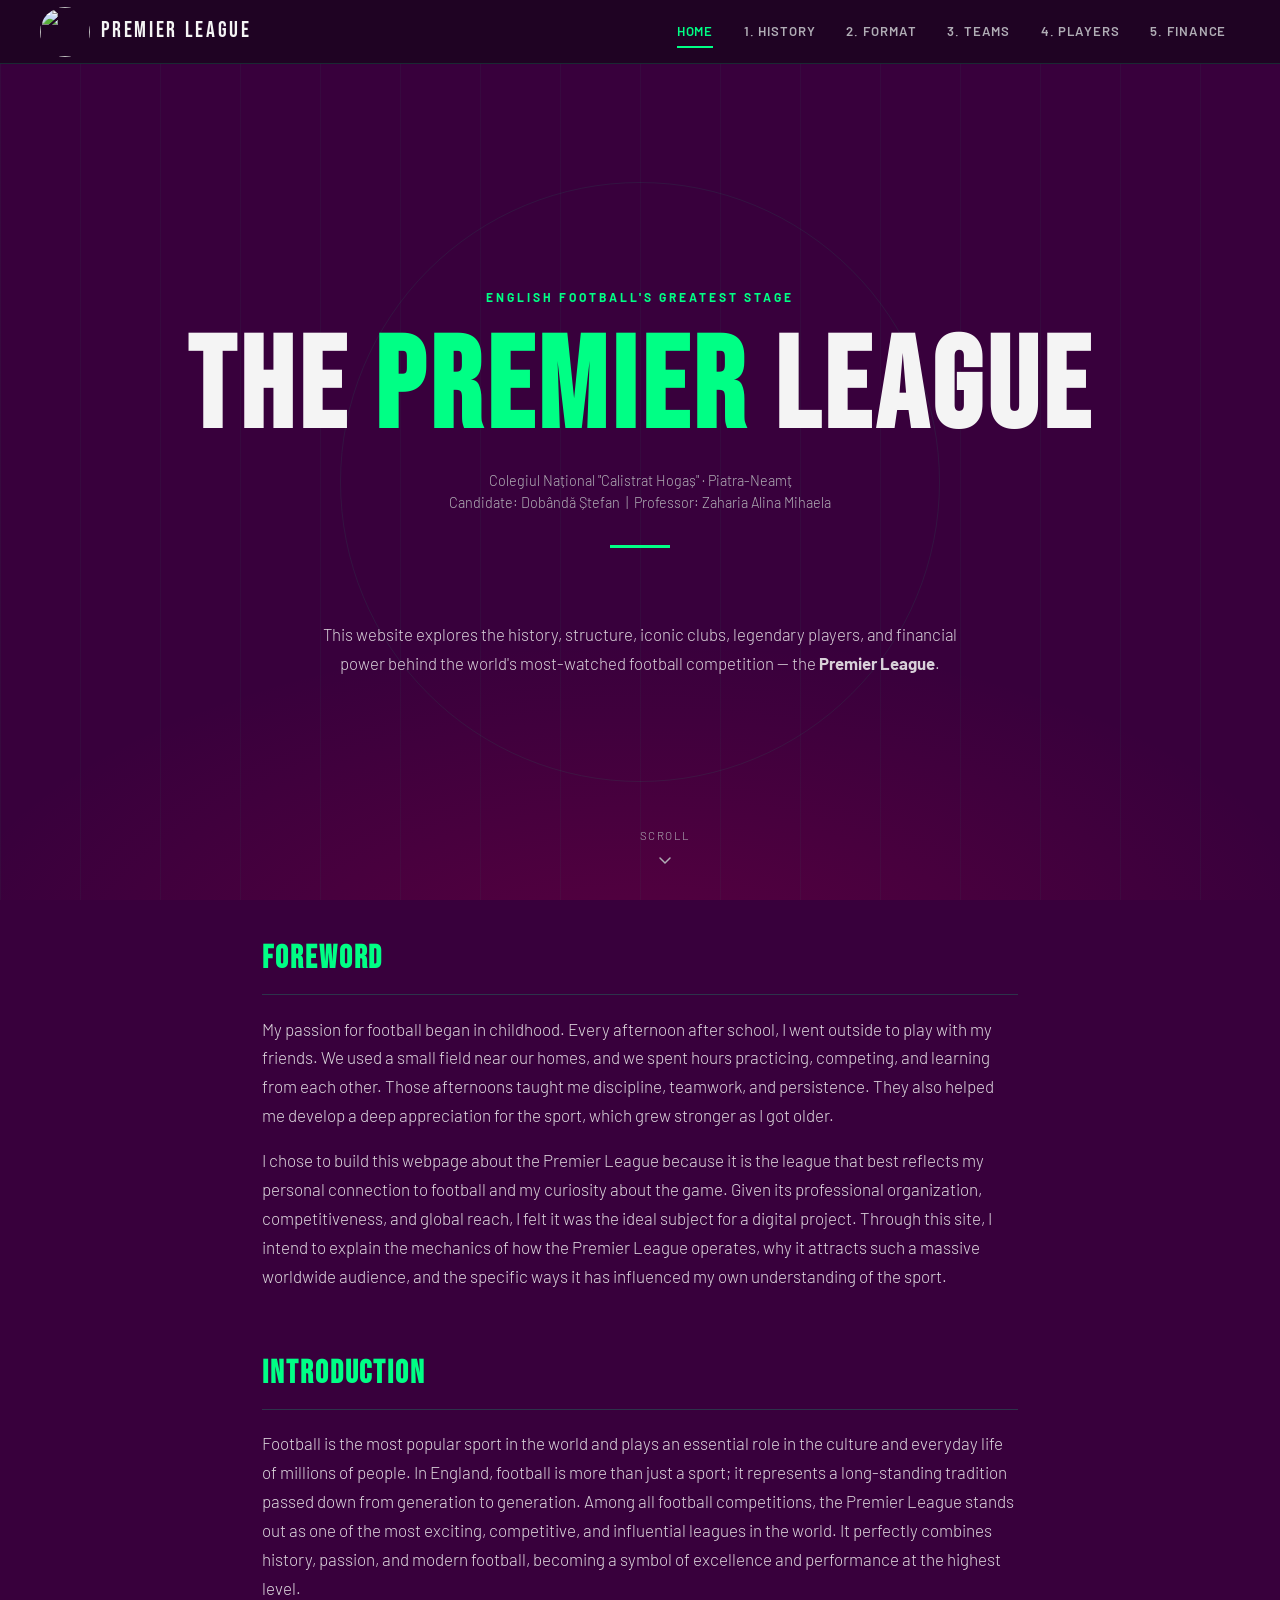
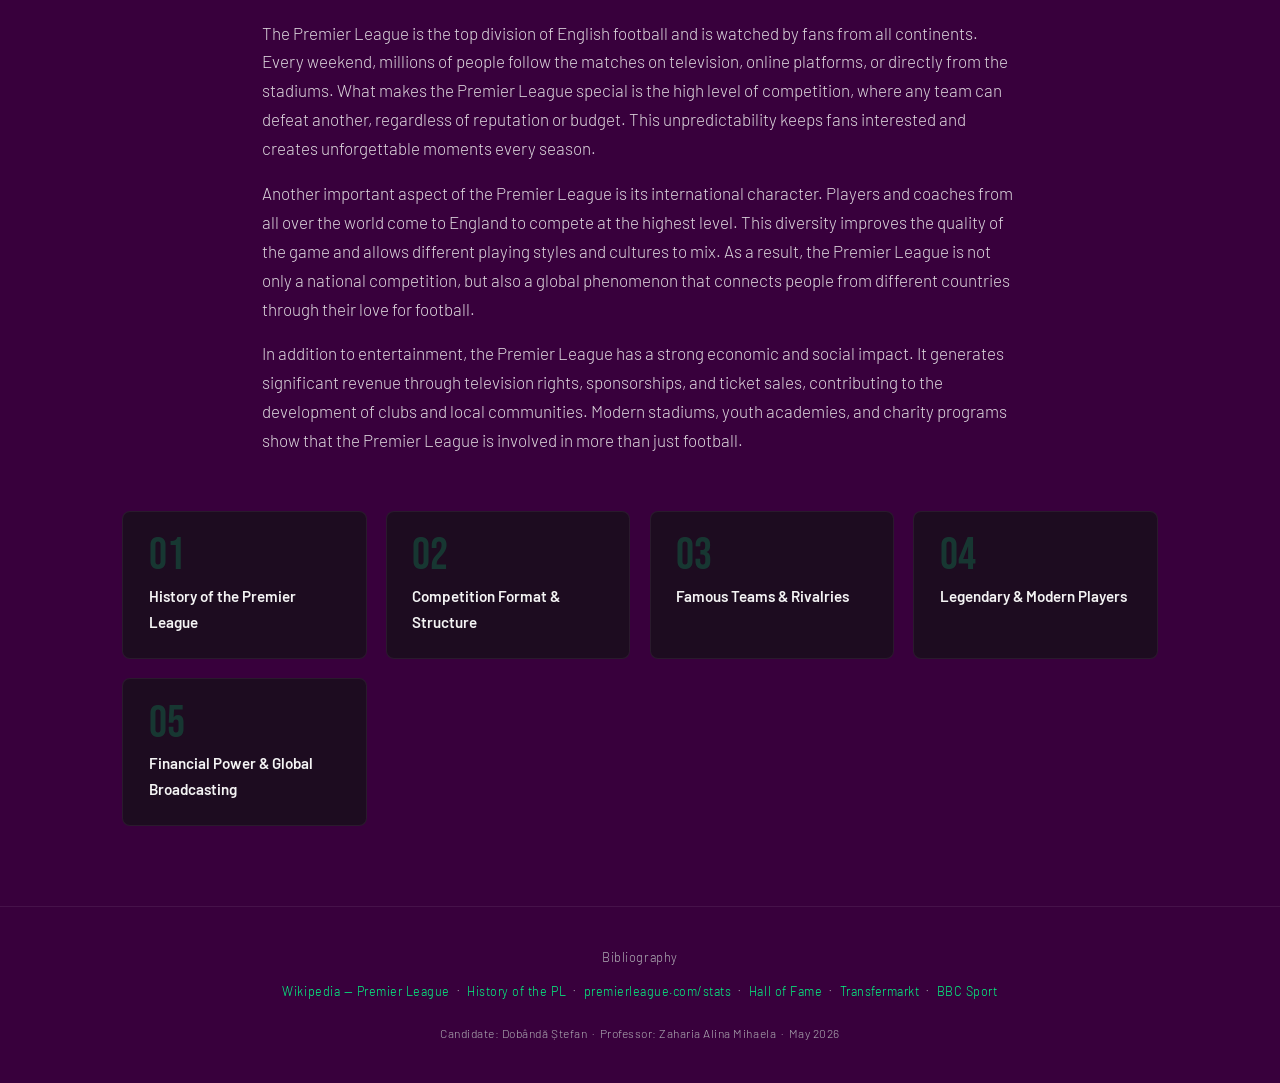
==== commit c1a04d50: "Add files via upload" ====
--- a/Atestat.html
+++ b/Atestat.html
@@ -50,9 +50,8 @@
       <div class="hero-divider"></div>
 
       <p class="hero-intro">
-        This project explores the history, structure, iconic clubs, legendary players, and
-        financial power behind the world's most-watched football competition — the English
-        Premier League.
+        This website explores the history, structure, iconic clubs, legendary players, and
+        financial power behind the world's most-watched football competition — the <strong>Premier League</strong>.
       </p>
 
       <div class="scroll-hint">
@@ -68,7 +67,7 @@
       <div class="section-block">
         <h2>Foreword</h2>
         <p>My passion for football began in childhood. Every afternoon after school, I went outside to play with my friends. We used a small field near our homes, and we spent hours practicing, competing, and learning from each other. Those afternoons taught me discipline, teamwork, and persistence. They also helped me develop a deep appreciation for the sport, which grew stronger as I got older.</p>
-        <p>I chose to write about the Premier League because it influenced my personal connection to football and inspired my curiosity about the sport. Its organization, competitiveness, and global recognition make it a topic worth exploring. Through this project, I aim to explain how the Premier League works, why it attracts millions of supporters worldwide, and how it shaped my own understanding of football.</p>
+        <p>I chose to build this webpage about the Premier League because it is the league that best reflects my personal connection to football and my curiosity about the game. Given its professional organization, competitiveness, and global reach, I felt it was the ideal subject for a digital project. Through this site, I intend to explain the mechanics of how the Premier League operates, why it attracts such a massive worldwide audience, and the specific ways it has influenced my own understanding of the sport.</p>
       </div>
 
       <div class="section-block">
--- a/style.css
+++ b/style.css
@@ -1,7 +1,7 @@
 /* =========================================================
    VARIABILE GLOBALE DE CULOARE ȘI STIL
    ========================================================= */
-:root {
+:root { /* Variabile globale de culoare și stil */
   --pl-purple: #38003c;
   --pl-green:  #00ff85;
   --pl-white:  #f4f4f4;
@@ -15,11 +15,11 @@
 /* =========================================================
    RESET ȘI STILURI DE BAZĂ
    ========================================================= */
-*, *::before, *::after { box-sizing: border-box; margin: 0; padding: 0; }
-
-html { scroll-behavior: smooth; }
-
-body {
+*, *::before, *::after { box-sizing: border-box; margin: 0; padding: 0; } /* Resetare stiluri implicite pentru toate elementele */
+
+html { scroll-behavior: smooth; } /* Scroll lin pe pagină */
+
+body { /* Stiluri de bază pentru body: fundal, font, culoare text, etc. */
   background: var(--pl-purple);
   color: var(--pl-white);
   font-family: 'Barlow', sans-serif;
@@ -32,7 +32,7 @@
 /* =========================================================
    BARA DE NAVIGARE
    ========================================================= */
-nav {
+nav { /* Bara de navigare fixă sus, cu efect blur și animație la afișare */
   position: fixed;
   top: 0; left: 0; right: 0;
   height: var(--nav-h);
@@ -47,12 +47,12 @@
   animation: slideDown .6s ease both;
 }
 
-@keyframes slideDown {
+@keyframes slideDown { /* Animație pentru apariția barei de navigare */
   from { transform: translateY(-100%); opacity: 0; }
   to   { transform: translateY(0);     opacity: 1; }
 }
 
-.nav-brand {
+.nav-brand { /* Grup logo + text brand în nav */
   display: flex;
   align-items: center;
   gap: .7rem;
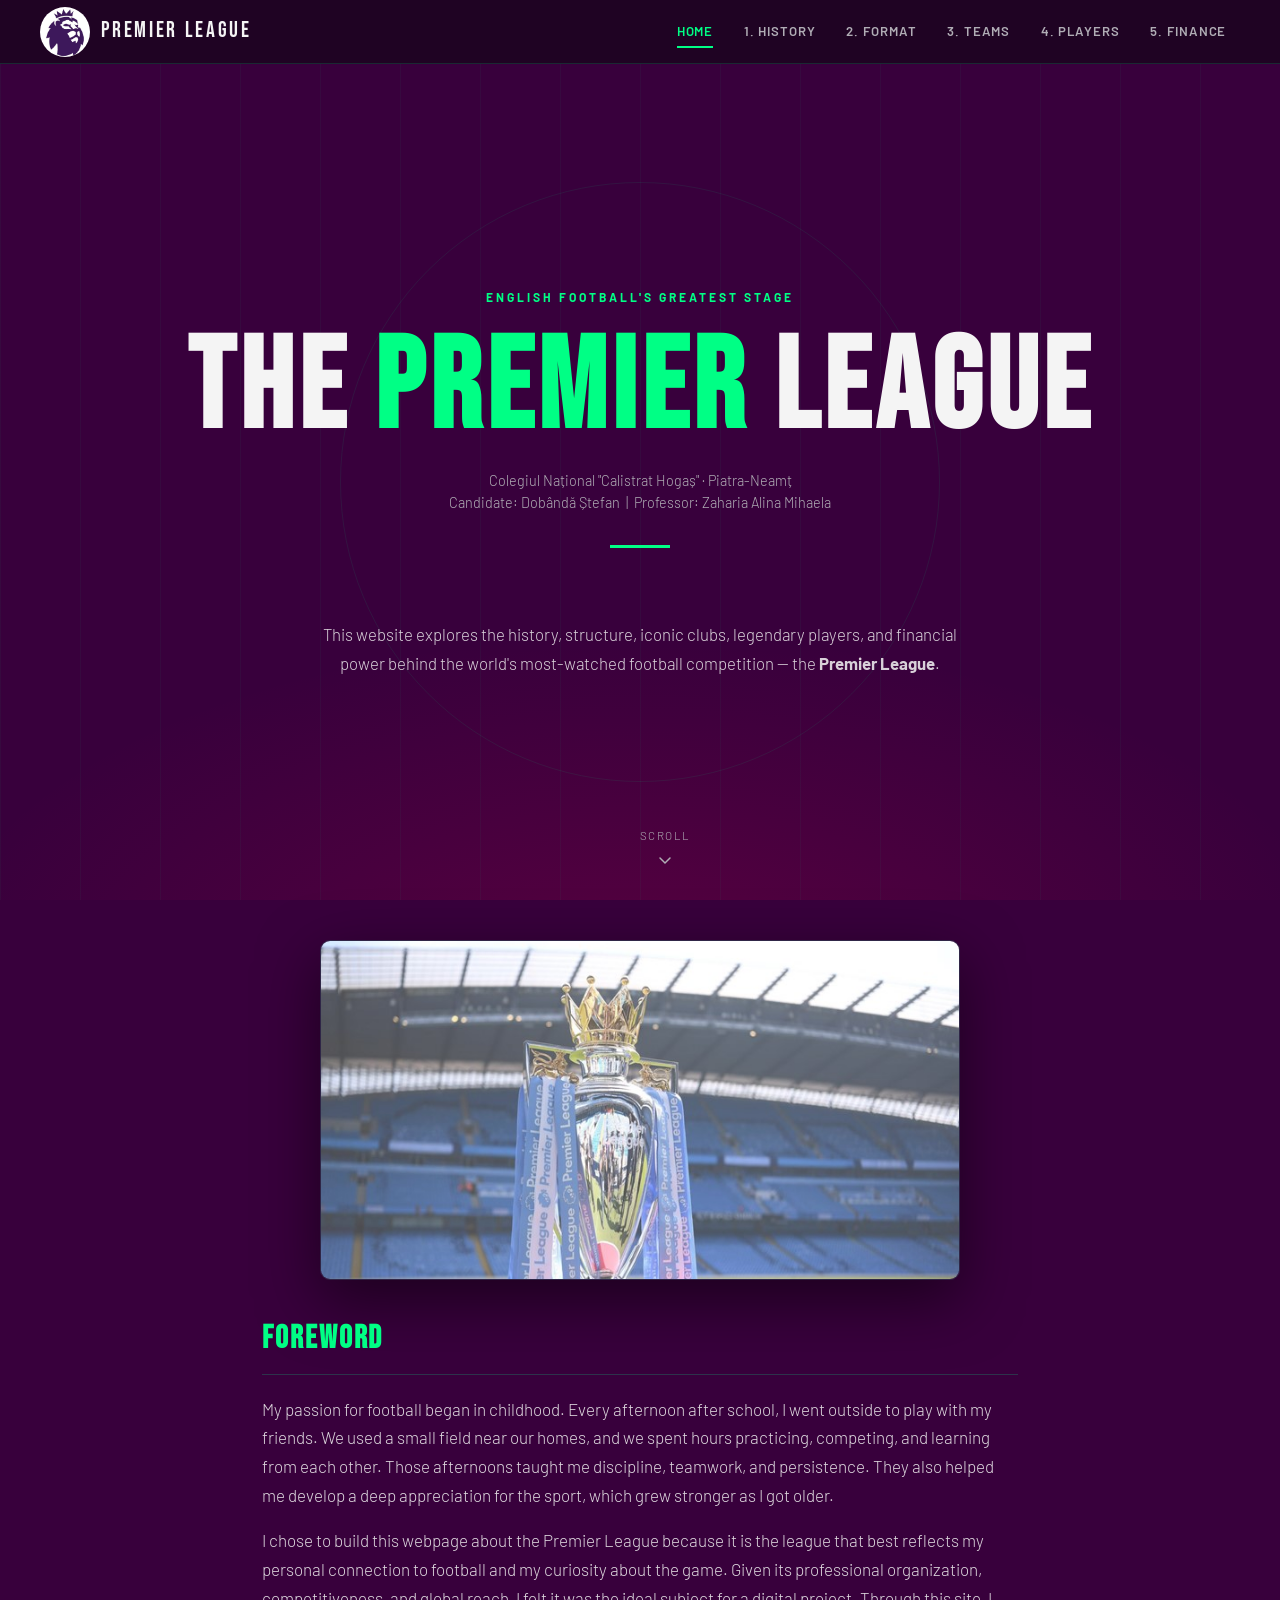
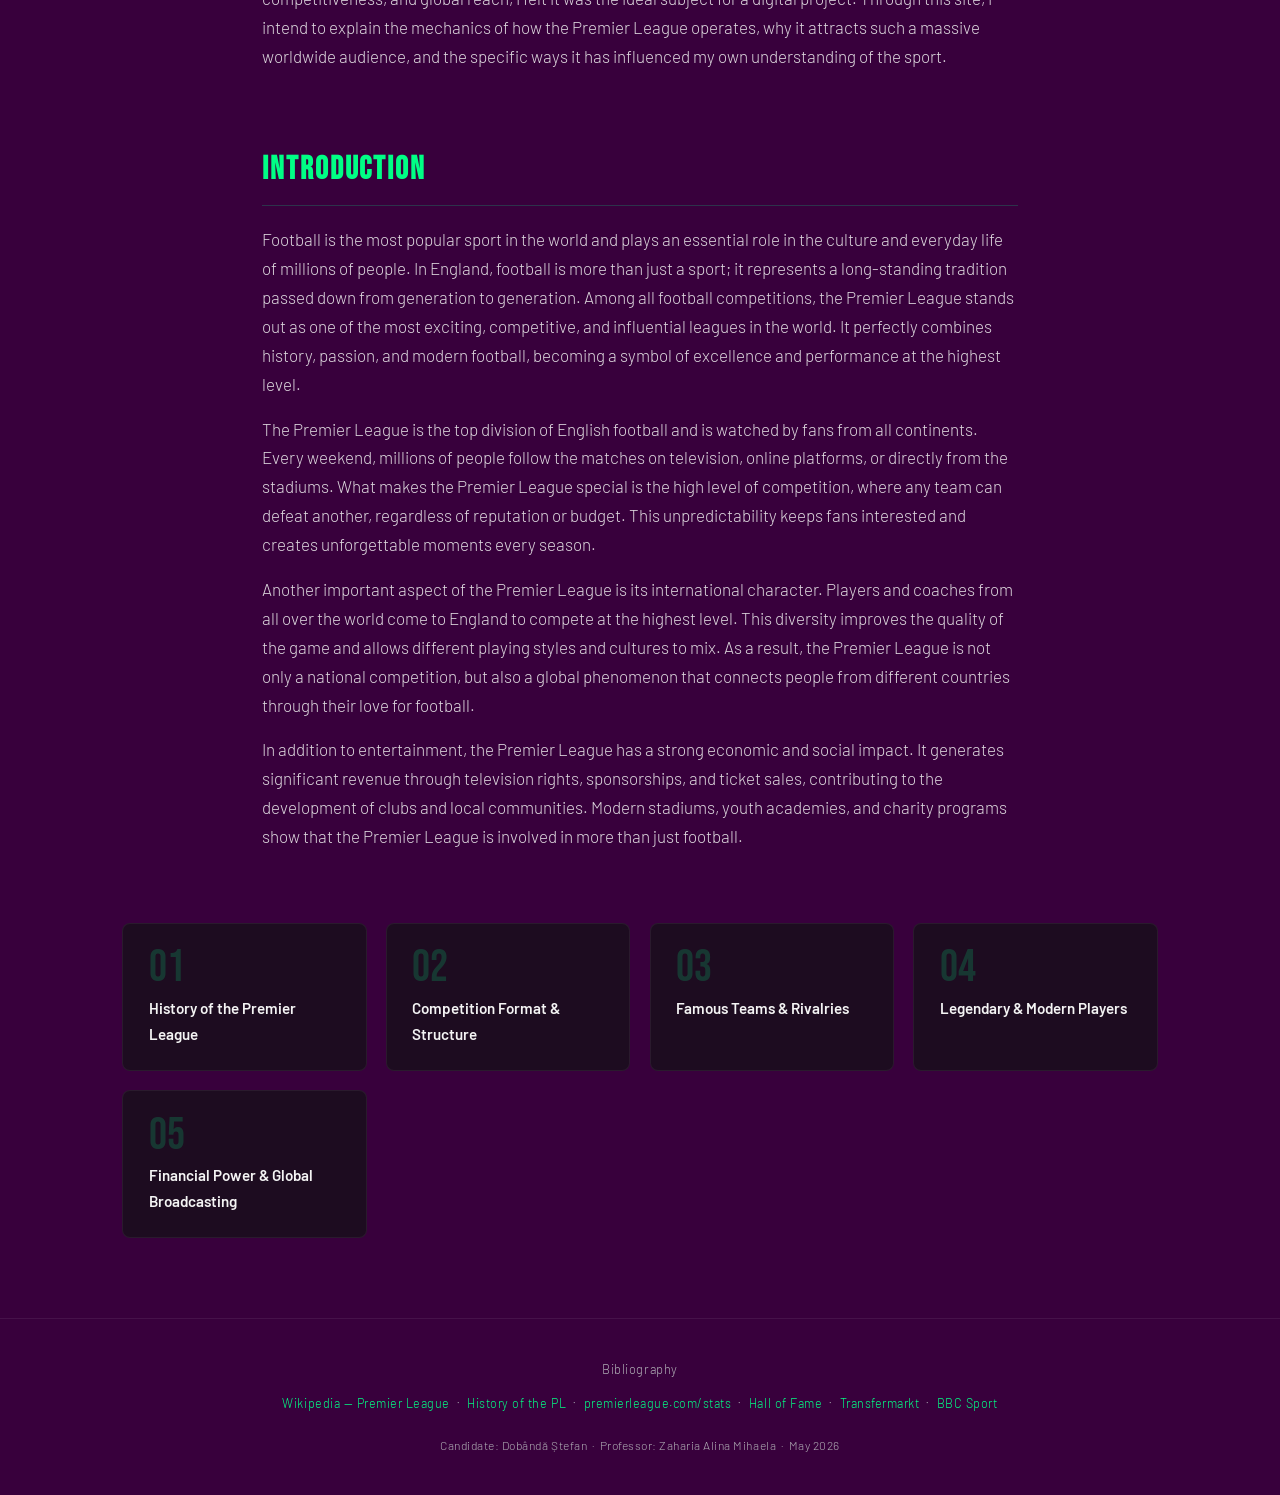
==== commit 339c22f6: "Add files via upload" ====
--- a/Atestat.html
+++ b/Atestat.html
@@ -61,7 +61,9 @@
         </svg>
       </div>
     </div>
-
+    <div class="hero-trophy-wrap">
+      <img class="hero-image" src="Resurse/pozatrofeu.jpg">
+    </div>
     <div class="sections-wrap" style="padding-top:2rem;">
 
       <div class="section-block">
@@ -166,6 +168,10 @@
           <div class="team-tag">Tottenham Hotspur</div>
           <div class="team-tag">Wimbledon</div>
         </div>
+        <figure class="photo-figure photo-figure--right">
+          <img src="Resurse/poza92.jpg" alt="Premier League 1992 founding clubs">
+          <figcaption>The original 22 clubs of the Premier League's inaugural 1992–93 season</figcaption>
+        </figure>
         <div class="callout">
           <strong>First Premier League goal</strong> was scored by <em>Brian Deane</em> from Sheffield United in a 2–1 win against Manchester United.<br><br>
           <strong>First Champions:</strong> Manchester United, led by Sir Alex Ferguson and Eric Cantona, ended their 26-year wait for a league trophy.
@@ -174,6 +180,10 @@
 
       <div class="section-block">
         <h2>1.5 The Premier League in the 2000s</h2>
+        <figure class="photo-figure photo-figure--right">
+          <img src="Resurse/pozainvincibles.jpg" alt="Arsenal Invincibles 2003-04">
+          <figcaption>Arsenal's "Invincibles" — the 2003–04 squad that went unbeaten all season</figcaption>
+        </figure>
         <p>The 2000s were an important decade in the history of the Premier League, as the league became stronger, richer, and more popular worldwide. During this period, clubs such as Manchester United and Arsenal dominated the early years, with Arsenal achieving an unbeaten season in 2003–2004, known as "The Invincibles."</p>
         <p>A major turning point came in 2003, when Roman Abramovich bought Chelsea FC, bringing significant financial investment into the league. Under manager José Mourinho, Chelsea won two Premier League titles and set new records, increasing competition among top clubs.</p>
         <p>English teams also enjoyed success in European competitions, especially Liverpool's Champions League victory in 2005, which strengthened the international reputation of the Premier League. At the same time, global television coverage expanded, attracting millions of fans and turning the league into a global brand by the end of the decade.</p>
@@ -185,7 +195,9 @@
       </div>
 
     </div>
-  </section><section class="page" id="ch2">
+  </section>
+  
+  <section class="page" id="ch2">
 
     <div class="page-header">
       <div class="page-header-num">02</div>
@@ -251,6 +263,16 @@
           <li><strong>Goal-line technology</strong> determines whether the ball has completely crossed the goal line.</li>
         </ul>
         <p>These technologies have significantly reduced human error, although they sometimes generate debate among fans and experts.</p>
+        <figure class="photo-figure photo-figure--center photo-figure--medium photo-figure--sidebyside">
+          <div class="photo-pair">
+            <img src="Resurse/goalline.jpg">
+            <figcaption>Goal-line technology</figcaption>
+          </div>
+          <div class="photo-pair">
+            <img src="Resurse/pozavar.jpg">
+            <figcaption>VAR — introduced to the Premier League in 2019</figcaption>
+          </div>
+        </figure>
       </div>
 
       <div class="section-block">
@@ -272,26 +294,61 @@
       <div class="section-block">
         <h2>3.1 Manchester United</h2>
         <p>Founded in 1878, Manchester United is one of the most successful and globally recognized clubs in Premier League history. The club's most iconic era occurred under the legendary management of Sir Alex Ferguson (1986–2013), whose tactical leadership led the team to numerous domestic and international trophies, dominating English football for decades. This period of success was defined by world-class talents such as David Beckham, Ryan Giggs, and Cristiano Ronaldo, who not only secured the club's sporting legacy but also transformed Manchester United into a global brand, significantly increasing the popularity of the Premier League worldwide.</p>
+        <div class="stadium-with-logo">
+          <img class="stadium-logo" src="Resurse/manutdlogo.png">
+          <figure class="photo-figure photo-figure--left photo-figure--stadium">
+            <img src="Resurse/stadionunited.jpg" alt="Old Trafford — Manchester United">
+            <figcaption>Old Trafford — the iconic home of Manchester United, known as the "Theatre of Dreams"</figcaption>
+          </figure>
+        </div>
       </div>
 
       <div class="section-block">
         <h2>3.2 Liverpool FC</h2>
         <p>Founded in 1892, Liverpool FC is one of the most historic and respected institutions in English football, renowned for its rich traditions and the unique atmosphere of its home stadium, Anfield. The club's identity is deeply rooted in the bond with its supporters, famously symbolized by the anthem "You'll Never Walk Alone," which represents a global icon of sporting unity. Historically dominant in both domestic and European competitions, Liverpool entered a prestigious new era under manager Jürgen Klopp, culminating in the 2019–2020 Premier League title. This landmark victory ended a thirty-year wait for a league championship, re-establishing the club as a modern powerhouse at the forefront of the competition.</p>
+        <div class="stadium-with-logo">
+          <img class="stadium-logo" src="Resurse/livlogo.png">
+          <figure class="photo-figure photo-figure--left photo-figure--stadium">
+            <img src="Resurse/antfield.jpg" alt="Anfield — Liverpool FC">
+            <figcaption>Anfield — the legendary home of Liverpool FC, famous for the "You'll Never Walk Alone" anthem</figcaption>
+          </figure>
+        </div>
       </div>
 
       <div class="section-block">
         <h2>3.3 Arsenal FC</h2>
         <p>Established in 1886 and based in London, Arsenal FC is historically recognized for its commitment to an elegant, attacking style of football. The club's most transformative era occurred under manager Arsène Wenger (1996–2018), who modernized the English game and led the team to its greatest achievement: the "Invincibles" season of 2003–2004. By winning the Premier League title without a single defeat, Arsenal secured a unique place in football history. Today, the club plays at the state-of-the-art Emirates Stadium, opened in 2006, and remains a global sporting icon with a massive international following and a consistent presence at the top of the league.</p>
+        <div class="stadium-with-logo">
+          <img class="stadium-logo" src="Resurse/arslogo.png">
+          <figure class="photo-figure photo-figure--left photo-figure--stadium">
+            <img src="Resurse/emirates.jpg" alt="Emirates Stadium — Arsenal FC">
+            <figcaption>Emirates Stadium — Arsenal's modern home since 2006, with a capacity of over 60,000</figcaption>
+          </figure>
+        </div>
       </div>
 
       <div class="section-block">
         <h2>3.4 Chelsea FC</h2>
         <p>Founded in 1905 and based at the historic Stamford Bridge in West London, Chelsea FC has emerged as one of the most successful clubs in modern English football. The club's trajectory changed significantly during the 2000s, when heavy investment in world-class players and elite managers transformed it into a perennial contender for major trophies. This era of dominance resulted in multiple Premier League titles and was further solidified by two UEFA Champions League victories, in 2012 and 2021. Defined by iconic figures such as Frank Lampard, Didier Drogba, and John Terry, Chelsea remains a global powerhouse, consistently competing at the highest level of international football.</p>
+        <div class="stadium-with-logo">
+          <img class="stadium-logo" src="Resurse/chelogo.png">
+          <figure class="photo-figure photo-figure--left photo-figure--stadium">
+            <img src="Resurse/stamford.jpg" alt="Stamford Bridge — Chelsea FC">
+            <figcaption>Stamford Bridge — the historic home of Chelsea FC, one of the oldest stadiums in London</figcaption>
+          </figure>
+        </div>
       </div>
 
       <div class="section-block">
         <h2>3.5 Manchester City</h2>
         <p>Founded in 1880 and based at the modern Etihad Stadium, Manchester City has undergone the most dramatic transformation in English football history. While traditionally overshadowed by their local rivals, the club's trajectory changed fundamentally in 2008 following significant international investment, which allowed for world-class infrastructure and squad development. Under the transformative management of Pep Guardiola, City revolutionized the Premier League with a highly technical, possession-based philosophy, leading to an unprecedented era of domestic dominance. This evolution culminated in the historic 2022–2023 season, where the club secured a monumental "Treble" — winning the Premier League, the FA Cup, and their first UEFA Champions League title. Driven by iconic players such as Sergio Agüero, Kevin De Bruyne, and Erling Haaland, Manchester City has established a new gold standard for excellence, evolving from a local contender into the world's premier footballing force.</p>
+        <div class="stadium-with-logo">
+          <img class="stadium-logo" src="Resurse/citylogo.png">
+          <figure class="photo-figure photo-figure--left photo-figure--stadium">
+            <img src="Resurse/etihad.jpg" alt="Etihad Stadium — Manchester City">
+            <figcaption>Etihad Stadium — Manchester City's state-of-the-art home, recently expanded to over 53,000 seats</figcaption>
+          </figure>
+        </div>
       </div>
 
       <div class="section-block">
@@ -318,34 +375,69 @@
       <div class="section-block">
         <h2>4.1 The Goal-Scoring Icons</h2>
         <p>The statistical history of the Premier League is defined by the scoring longevity and record-breaking efficiency of Alan Shearer and Wayne Rooney.</p>
-        <h3>Alan Shearer</h3>
-        <p>Alan Shearer remains the most prolific striker in Premier League history with a total of <strong>260 goals</strong>. His career, spanning from the league's inception in 1992 until 2006, set the standard for the "number 9" role. Statistically, Shearer was most effective during his time at Blackburn Rovers, where he scored 112 goals in just 138 appearances. His 34 goals in the 1994-1995 season were instrumental in securing the Premier League title, a record for a 42-game season.</p>
-        <h3>Wayne Rooney</h3>
-        <p>Wayne Rooney is the second-highest scorer in the competition's history with <strong>208 goals</strong> and holds the record for the third-highest number of assists (103). Between 2002 and 2018, he played for Everton and Manchester United, winning five Premier League titles. Rooney is the only player to have scored over 200 goals and provided over 100 assists, reflecting his tactical versatility as both a finisher and a playmaker. His 183 goals for Manchester United stood as a record for the most goals scored for a single club for over a decade.</p>
+        <div class="player-block player-block--left">
+          <img class="player-img" src="Resurse/shearer.jpg" alt="Alan Shearer">
+          <div class="player-text">
+            <h3>Alan Shearer</h3>
+            <p>Alan Shearer remains the most prolific striker in Premier League history with a total of <strong>260 goals</strong>. His career, spanning from the league's inception in 1992 until 2006, set the standard for the "number 9" role. Statistically, Shearer was most effective during his time at Blackburn Rovers, where he scored 112 goals in just 138 appearances. His 34 goals in the 1994-1995 season were instrumental in securing the Premier League title, a record for a 42-game season.</p>
+          </div>
+        </div>
+        <div class="player-block player-block--right">
+          <div class="player-text">
+            <h3>Wayne Rooney</h3>
+            <p>Wayne Rooney is the second-highest scorer in the competition's history with <strong>208 goals</strong> and holds the record for the third-highest number of assists (103). Between 2002 and 2018, he played for Everton and Manchester United, winning five Premier League titles. Rooney is the only player to have scored over 200 goals and provided over 100 assists, reflecting his tactical versatility as both a finisher and a playmaker. His 183 goals for Manchester United stood as a record for the most goals scored for a single club for over a decade.</p>
+          </div>
+          <img class="player-img" src="Resurse/rooney.jpg" alt="Wayne Rooney">
+        </div>
       </div>
 
       <div class="section-block">
         <h2>4.2 Midfield Generals</h2>
         <p>The tactical evolution of the central midfield position was centered on the intense physical and technical rivalry between Roy Keane and Patrick Vieira. The rivalry forced a higher standard of physical conditioning and tactical awareness across the entire league.</p>
-        <h3>Roy Keane</h3>
-        <p>Roy Keane was the defensive anchor for Manchester United between 1993 and 2005, winning <strong>seven Premier League titles</strong>. His primary function was ball recovery and distribution, maintaining a high pass completion rate to sustain offensive transitions. Statistically, Keane's influence was measured by his high volume of successful tackles and interceptions, which allowed his team to dominate the midfield. Despite receiving seven red cards, his tactical discipline ensured defensive stability for the most successful period in the club's history.</p>
-        <h3>Patrick Vieira</h3>
-        <p>Patrick Vieira joined Arsenal in 1996 and introduced a high-intensity "box-to-box" style, winning <strong>three Premier League titles</strong>. He was the captain of the "Invincibles" squad in 2003-2004, which completed an entire 38-match season without a single defeat. Vieira utilized his physical reach to disrupt opponent plays and his technical ability to carry the ball forward under pressure. His career was marked by a high success rate in midfield duels and eight red cards, reflecting the aggressive nature of his defensive role.</p>
+        <div class="player-block player-block--left">
+          <img class="player-img" src="Resurse/keane.jpg" alt="Roy Keane">
+          <div class="player-text">
+            <h3>Roy Keane</h3>
+            <p>Roy Keane was the defensive anchor for Manchester United between 1993 and 2005, winning <strong>seven Premier League titles</strong>. His primary function was ball recovery and distribution, maintaining a high pass completion rate to sustain offensive transitions. Statistically, Keane's influence was measured by his high volume of successful tackles and interceptions, which allowed his team to dominate the midfield. Despite receiving seven red cards, his tactical discipline ensured defensive stability for the most successful period in the club's history.</p>
+          </div>
+        </div>
+        <div class="player-block player-block--right">
+          <div class="player-text">
+            <h3>Patrick Vieira</h3>
+            <p>Patrick Vieira joined Arsenal in 1996 and introduced a high-intensity "box-to-box" style, winning <strong>three Premier League titles</strong>. He was the captain of the "Invincibles" squad in 2003-2004, which completed an entire 38-match season without a single defeat. Vieira utilized his physical reach to disrupt opponent plays and his technical ability to carry the ball forward under pressure. His career was marked by a high success rate in midfield duels and eight red cards, reflecting the aggressive nature of his defensive role.</p>
+          </div>
+          <img class="player-img" src="Resurse/vieira.jpg" alt="Patrick Vieira">
+        </div>
       </div>
 
       <div class="section-block">
         <h2>4.3 Creative Geniuses</h2>
         <p>The role of the playmaker in the Premier League has transitioned from a supporting forward to a deep-lying tactical anchor. This evolution is statistically evident in the careers of Paul Scholes and Kevin De Bruyne.</p>
-        <h3>Paul Scholes</h3>
-        <p>Paul Scholes operated as the primary playmaker for Manchester United for 20 seasons, recording <strong>107 goals and 55 assists</strong>. His statistical value was found in his long-range distribution and his ability to switch the point of attack with high accuracy. Scholes won <strong>11 Premier League titles</strong>, the highest for any English player, acting as the tactical link between defense and attack. His performance metrics were characterized by "pre-assists" and a pass completion rate that consistently exceeded 90% in high-pressure matches.</p>
-        <h3>Kevin De Bruyne</h3>
-        <p>Kevin De Bruyne represents the modern playmaker at Manchester City, becoming the fastest player to reach <strong>100 Premier League assists</strong>. He has won the Playmaker of the Season award multiple times, holding the record for the most assists in a single season (20, shared with Thierry Henry). De Bruyne's tactical role involves operating in the "half-spaces," delivering precise crosses and key passes that result in high "Expected Assists" (xA) numbers. His efficiency has been central to Manchester City's four consecutive league titles between 2021 and 2024.</p>
+        <div class="player-block player-block--left">
+          <img class="player-img" src="Resurse/scholes.jpg" alt="Paul Scholes">
+          <div class="player-text">
+            <h3>Paul Scholes</h3>
+            <p>Paul Scholes operated as the primary playmaker for Manchester United for 20 seasons, recording <strong>107 goals and 55 assists</strong>. His statistical value was found in his long-range distribution and his ability to switch the point of attack with high accuracy. Scholes won <strong>11 Premier League titles</strong>, the highest for any English player, acting as the tactical link between defense and attack. His performance metrics were characterized by "pre-assists" and a pass completion rate that consistently exceeded 90% in high-pressure matches.</p>
+          </div>
+        </div>
+        <div class="player-block player-block--right">
+          <div class="player-text">
+            <h3>Kevin De Bruyne</h3>
+            <p>Kevin De Bruyne represents the modern playmaker at Manchester City, becoming the fastest player to reach <strong>100 Premier League assists</strong>. He has won the Playmaker of the Season award multiple times, holding the record for the most assists in a single season (20, shared with Thierry Henry). De Bruyne's tactical role involves operating in the "half-spaces," delivering precise crosses and key passes that result in high "Expected Assists" (xA) numbers. His efficiency has been central to Manchester City's four consecutive league titles between 2021 and 2024.</p>
+          </div>
+          <img class="player-img" src="Resurse/kdb.jpg" alt="Kevin De Bruyne">
+        </div>
       </div>
 
       <div class="section-block">
         <h2>4.4 Defensive Titans</h2>
         <p>The defensive structure in the Premier League has evolved from physical marking to a more tactical, ball-playing approach. This change is best represented by the careers of Rio Ferdinand, John Terry, and Virgil van Dijk.</p>
-        <p><strong>Rio Ferdinand</strong> and <strong>John Terry</strong> dominated the league for over a decade, defining two distinct styles of excellence. Ferdinand, a six-time champion with Manchester United, was a proactive defender with an 85% pass completion rate, often acting as the starting point for attacks. In contrast, John Terry was the tactical heart of Chelsea's defense, scoring a record 41 goals and captaining the 2004-2005 side that conceded a historic low of only 15 goals. Their combined technical elegance and defensive organization set the gold standard for modern center-backs.</p>
+        <div class="player-block player-block--left">
+          <img class="player-img" src="Resurse/rio.jpg" alt="Rio Ferdinand">
+          <div class="player-text">
+            <p><strong>Rio Ferdinand</strong> and <strong>John Terry</strong> dominated the league for over a decade, defining two distinct styles of excellence. Ferdinand, a six-time champion with Manchester United, was a proactive defender with an 85% pass completion rate, often acting as the starting point for attacks. In contrast, John Terry was the tactical heart of Chelsea's defense, scoring a record 41 goals and captaining the 2004-2005 side that conceded a historic low of only 15 goals. Their combined technical elegance and defensive organization set the gold standard for modern center-backs.</p>
+          </div>
+        </div>
         <p><strong>Virgil van Dijk</strong> represents the modern era, famously going 50 consecutive matches without being dribbled past. With an aerial success rate over 75% and elite recovery speed, his arrival was the catalyst for Liverpool's 2020 title.</p>
         <p>Similarly, the goalkeeper's role has evolved beyond shot-stopping to vital defensive organization. <strong>Petr Čech</strong> holds the all-time record with 202 clean sheets, while <strong>Peter Schmeichel</strong> became the first goalkeeper to win the Player of the Season award, proving that defensive stability is as vital to winning titles as offensive power.</p>
       </div>
@@ -353,18 +445,38 @@
       <div class="section-block">
         <h2>4.5 Global Superstars</h2>
         <p>The commercial and athletic development of the Premier League is defined by players whose statistical output and global recognition transcend the sport. Legends like <strong>Eric Cantona</strong> and <strong>Cristiano Ronaldo</strong> provided the technical and marketing foundation for the competition's explosive growth across different decades.</p>
-        <h3>Eric Cantona</h3>
-        <p>Eric Cantona played in the Premier League between 1992 and 1997, winning <strong>four league titles in five seasons</strong>. His tactical role was that of a deep-lying forward, recording <strong>70 goals and 56 assists</strong> in only 156 appearances. His statistics indicate a direct goal involvement in over 80% of the matches he played, acting as the primary creator for Manchester United during the 1990s. His premature retirement at the age of 30 left behind one of the highest win-percentage ratios per match in the history of the league.</p>
-        <h3>Cristiano Ronaldo</h3>
-        <p>Cristiano Ronaldo is globally recognized for his transformation from a technical winger into a high-volume goal scorer. During the 2003–2009 period, he won three consecutive titles and set a record of <strong>31 goals in 34 matches</strong> during the 2007-2008 season. In 2008, he became the first Premier League player to win the <strong>Ballon d'Or</strong> in the modern era of the competition. His figures include 84 goals during his first stint at Manchester United, characterized by high efficiency in free-kicks and aerial duels before his record-breaking transfer to Real Madrid.</p>
+        <div class="player-block player-block--left">
+          <img class="player-img" src="Resurse/cantona.jpg" alt="Eric Cantona">
+          <div class="player-text">
+            <h3>Eric Cantona</h3>
+            <p>Eric Cantona played in the Premier League between 1992 and 1997, winning <strong>four league titles in five seasons</strong>. His tactical role was that of a deep-lying forward, recording <strong>70 goals and 56 assists</strong> in only 156 appearances. His statistics indicate a direct goal involvement in over 80% of the matches he played, acting as the primary creator for Manchester United during the 1990s. His premature retirement at the age of 30 left behind one of the highest win-percentage ratios per match in the history of the league.</p>
+          </div>
+        </div>
+        <div class="player-block player-block--right">
+          <div class="player-text">
+            <h3>Cristiano Ronaldo</h3>
+            <p>Cristiano Ronaldo is globally recognized for his transformation from a technical winger into a high-volume goal scorer. During the 2003–2009 period, he won three consecutive titles and set a record of <strong>31 goals in 34 matches</strong> during the 2007-2008 season. In 2008, he became the first Premier League player to win the <strong>Ballon d'Or</strong> in the modern era of the competition. His figures include 84 goals during his first stint at Manchester United, characterized by high efficiency in free-kicks and aerial duels before his record-breaking transfer to Real Madrid.</p>
+          </div>
+          <img class="player-img" src="Resurse/ronaldo.jpg" alt="Cristiano Ronaldo">
+        </div>
       </div>
 
       <div class="section-block">
         <h2>4.6 Modern Icons</h2>
-        <h3>Mohamed Salah</h3>
-        <p>Mohamed Salah has maintained an elite scoring rate since joining Liverpool in 2017, securing three Golden Boot awards (2018, 2019, 2022). In his debut season, he set a 38-game record with <strong>32 goals</strong>, and he remains the highest-scoring African player in Premier League history with over <strong>150 goals</strong>. Operating as an inverted winger, Salah has also recorded over <strong>70 assists</strong>, making him a dual threat in Liverpool's attacking system. His consistency was a primary factor in the club's 2020 Premier League title win, where he played a central role in their offensive metrics.</p>
-        <h3>Erling Haaland</h3>
-        <p>Erling Haaland set a new all-time Premier League record by scoring <strong>36 goals in 35 appearances</strong> during the 2022-2023 season. His scoring rate of 1.03 goals per match is the highest in the history of the competition for a player with a full season of appearances. Tactically, Haaland is a specialized center-forward who utilizes his physical strength and positioning to convert high-difficulty chances inside the penalty area. In his first two seasons at Manchester City, he secured two consecutive Golden Boots and two league titles, redefining the statistical expectations for a modern "target man."</p>
+        <div class="player-block player-block--left">
+          <img class="player-img" src="Resurse/salah.jpg" alt="Mohamed Salah">
+          <div class="player-text">
+            <h3>Mohamed Salah</h3>
+            <p>Mohamed Salah has maintained an elite scoring rate since joining Liverpool in 2017, securing three Golden Boot awards (2018, 2019, 2022). In his debut season, he set a 38-game record with <strong>32 goals</strong>, and he remains the highest-scoring African player in Premier League history with over <strong>150 goals</strong>. Operating as an inverted winger, Salah has also recorded over <strong>70 assists</strong>, making him a dual threat in Liverpool's attacking system. His consistency was a primary factor in the club's 2020 Premier League title win, where he played a central role in their offensive metrics.</p>
+          </div>
+        </div>
+        <div class="player-block player-block--right">
+          <div class="player-text">
+            <h3>Erling Haaland</h3>
+            <p>Erling Haaland set a new all-time Premier League record by scoring <strong>36 goals in 35 appearances</strong> during the 2022-2023 season. His scoring rate of 1.03 goals per match is the highest in the history of the competition for a player with a full season of appearances. Tactically, Haaland is a specialized center-forward who utilizes his physical strength and positioning to convert high-difficulty chances inside the penalty area. In his first two seasons at Manchester City, he secured two consecutive Golden Boots and two league titles, redefining the statistical expectations for a modern "target man."</p>
+          </div>
+          <img class="player-img" src="Resurse/haaland.jpg" alt="Erling Haaland">
+        </div>
       </div>
 
       <div class="section-block">
@@ -388,6 +500,10 @@
       <div class="section-block">
         <h2>5.1 Global Broadcasting Revenue Analysis</h2>
         <p>The Premier League's financial dominance is primarily driven by its massive television rights deals, which currently generate an unprecedented <strong>£3.9 billion annually</strong>. A defining shift in the 2022–2025 cycle was that international broadcast rights surpassed domestic ones for the first time, reaching a total value of over <strong>£5 billion</strong> for the three-year period. This transition proves that the league is no longer just a British sporting event, but a premium global export.</p>
+        <figure class="photo-figure photo-figure--center photo-figure--revenue">
+          <img src="Resurse/revenue.jpg" alt="Premier League estimated revenue 2024/25">
+          <figcaption>Premier League estimated total revenue by season — the 2024/25 projection exceeds £7 billion (Source: Matchday Finance)</figcaption>
+        </figure>
         <div class="callout">
           <strong>Key stat:</strong> A club finishing last in the Premier League often receives higher television payments than the champions of the Italian or French leagues. By generating more annual broadcasting revenue than La Liga, the Bundesliga, and Serie A combined, the Premier League has established a "super-league" economy.
         </div>
--- a/style.css
+++ b/style.css
@@ -341,12 +341,7 @@
       border: 1px solid rgba(0,255,133,.08);
       top: 50%; left: 50%;
       transform: translate(-50%,-50%);
-      animation: rotateSlow 40s linear infinite;
       pointer-events: none;
-    }
-
-    @keyframes rotateSlow {
-      to { transform: translate(-50%,-50%) rotate(360deg); }
     }
 
     /* TEXTUL MIC DE DEASUPRA TITLULUI ("eyebrow") — scris cu majuscule și spațiere
@@ -747,6 +742,20 @@
         gap: .3rem;
         animation: slideDown .3s ease;
       }
+
+      /* Stack stadium logo and photo on mobile */
+      .stadium-with-logo {
+        flex-direction: column;
+        align-items: center;
+      }
+      .stadium-logo {
+        width: 48px;
+        height: 48px;
+        margin-bottom: .5rem;
+      }
+      .stadium-with-logo .photo-figure--left {
+        width: 100%;
+      }
     }
 
     /* LINK-UL ACTIV DIN NAV — link-ul paginii curente devine verde,
@@ -754,3 +763,224 @@
     .nav-links a.active {
       color: var(--pl-green);
     }
+
+    /* =========================================================
+       HERO TROPHY IMAGE
+       ========================================================= */
+    .hero-trophy-wrap {
+      width: 100%;
+      max-width: 820px;
+      margin: 2.5rem auto 0;
+      padding: 0 2rem;
+      text-align: center;
+    }
+    .hero-image {
+      width: 100%;
+      max-width: 640px;
+      height: 340px;
+      object-fit: cover;
+      object-position: center 20%;
+      border-radius: 10px;
+      border: 1px solid rgba(0,255,133,.15);
+      box-shadow: 0 20px 60px rgba(0,0,0,.5);
+      display: block;
+      margin: 0 auto;
+    }
+
+    /* =========================================================
+       PHOTO FIGURES — contextual images with captions
+       ========================================================= */
+    .photo-figure {
+      margin: 1.8rem 0;
+      border-radius: 8px;
+      overflow: hidden;
+    }
+    .photo-figure img {
+      width: 100%;
+      display: block;
+      border-radius: 8px 8px 0 0;
+      object-fit: cover;
+    }
+    .photo-figure figcaption {
+      font-size: .78rem;
+      color: var(--pl-grey);
+      font-style: italic;
+      padding: .5rem .8rem;
+      background: rgba(0,0,0,.25);
+      border-radius: 0 0 8px px;
+      border: 1px solid rgba(255,255,255,.06);
+      border-top: none;
+    }
+
+    /* Floated figures */
+    .photo-figure--left {
+      float: left;
+      width: 52%;
+      margin: .4rem 1.8rem 1.2rem 0;
+    }
+    .photo-figure--right {
+      float: right;
+      width: 52%;
+      margin: .4rem 0 1.2rem 1.8rem;
+    }
+
+    /* =========================================================
+       STADIUM WITH LOGO — logo next to stadium photo
+       ========================================================= */
+    .stadium-with-logo {
+      display: flex;
+      align-items: flex-start;
+      gap: 1rem;
+      margin: 1.2rem;
+    }
+    .stadium-logo {
+      width: 164px;
+      height: 164px;
+      object-fit: contain;
+      flex-shrink: 0;
+      margin-top: 3rem;
+      margin-left: 3rem;
+      margin-right: 3rem;
+    }
+    .stadium-with-logo .photo-figure {
+      flex: 1;
+      margin: 0;
+    }
+    .stadium-with-logo .photo-figure--left {
+      float: none;
+      width: 100%;
+      margin: 0;
+    }
+    .photo-figure--medium {
+      width: 44%;
+    }
+    .photo-figure--center {
+      float: none;
+      clear: both;
+      width: 100%;
+    }
+    .photo-figure--stadium img {
+      height: 260px;
+    }
+    .photo-figure--revenue img {
+      height: auto;
+      border-radius: 8px 8px 0 0;
+    }
+
+    /* Side-by-side images for goal-line and VAR */
+    .photo-figure--sidebyside {
+      display: flex;
+      gap: 1rem;
+    }
+    .photo-figure--sidebyside img {
+      flex: 1;
+      width: 50%;
+      height: auto;
+    }
+    .photo-figure--sidebyside .photo-pair {
+      flex: 1;
+    }
+    .photo-figure--sidebyside .photo-pair img {
+      width: 100%;
+      border-radius: 8px 8px 0 0;
+    }
+    .photo-figure--sidebyside .photo-pair figcaption {
+      font-size: .78rem;
+      color: var(--pl-grey);
+      font-style: italic;
+      padding: .5rem .8rem;
+      background: rgba(0,0,0,.25);
+      border-radius: 0 0 8px 8px;
+      border: 1px solid rgba(255,255,255,.06);
+      border-top: none;
+    }
+
+    /* Clear floats after section blocks */
+    .section-block::after {
+      content: '';
+      display: table;
+      clear: both;
+    }
+
+    /* =========================================================
+       TEAM HEADING — logo inline next to h2
+       ========================================================= */
+    .team-heading {
+      display: flex;
+      align-items: center;
+      gap: .7rem;
+      flex-wrap: wrap;
+    }
+    .team-heading-logo {
+      width: 52px;
+      height: 52px;
+      object-fit: contain;
+      flex-shrink: 0;
+      filter: drop-shadow(0 2px 6px rgba(0,0,0,.5));
+    }
+
+    /* =========================================================
+       PLAYER BLOCKS — image left or right of text
+       ========================================================= */
+    .player-block {
+      display: flex;
+      gap: 1.6rem;
+      align-items: flex-start;
+      margin: 1.6rem 0;
+    }
+    .player-block--right {
+      flex-direction: row-reverse;
+    }
+    .player-img {
+      width: 200px;
+      min-width: 200px;
+      height: 240px;
+      object-fit: cover;
+      object-position: top center;
+      border-radius: 8px;
+      border: 1px solid rgba(0,255,133,.18);
+      box-shadow: 0 8px 28px rgba(0,0,0,.45);
+      flex-shrink: 0;
+    }
+    .player-text {
+      flex: 1;
+    }
+    .player-text h3 {
+      font-weight: 700;
+      font-size: 1.05rem;
+      color: var(--pl-white);
+      margin-bottom: .5rem;
+      margin-top: 0;
+    }
+    .player-text p {
+      margin-bottom: .8rem;
+      color: rgba(244,244,244,.88);
+    }
+
+    /* =========================================================
+       RESPONSIVE ADJUSTMENTS
+       ========================================================= */
+    @media (max-width: 700px) {
+      .player-block,
+      .player-block--right {
+        flex-direction: column;
+      }
+      .player-img {
+        width: 100%;
+        min-width: unset;
+        height: 220px;
+      }
+      .photo-figure--left,
+      .photo-figure--right {
+        float: none;
+        width: 100%;
+        margin: 1.2rem 0;
+      }
+      .team-heading-logo {
+        width: 40px;
+        height: 40px;
+      }
+      .hero-image {
+        height: 220px;
+      }
+    }
